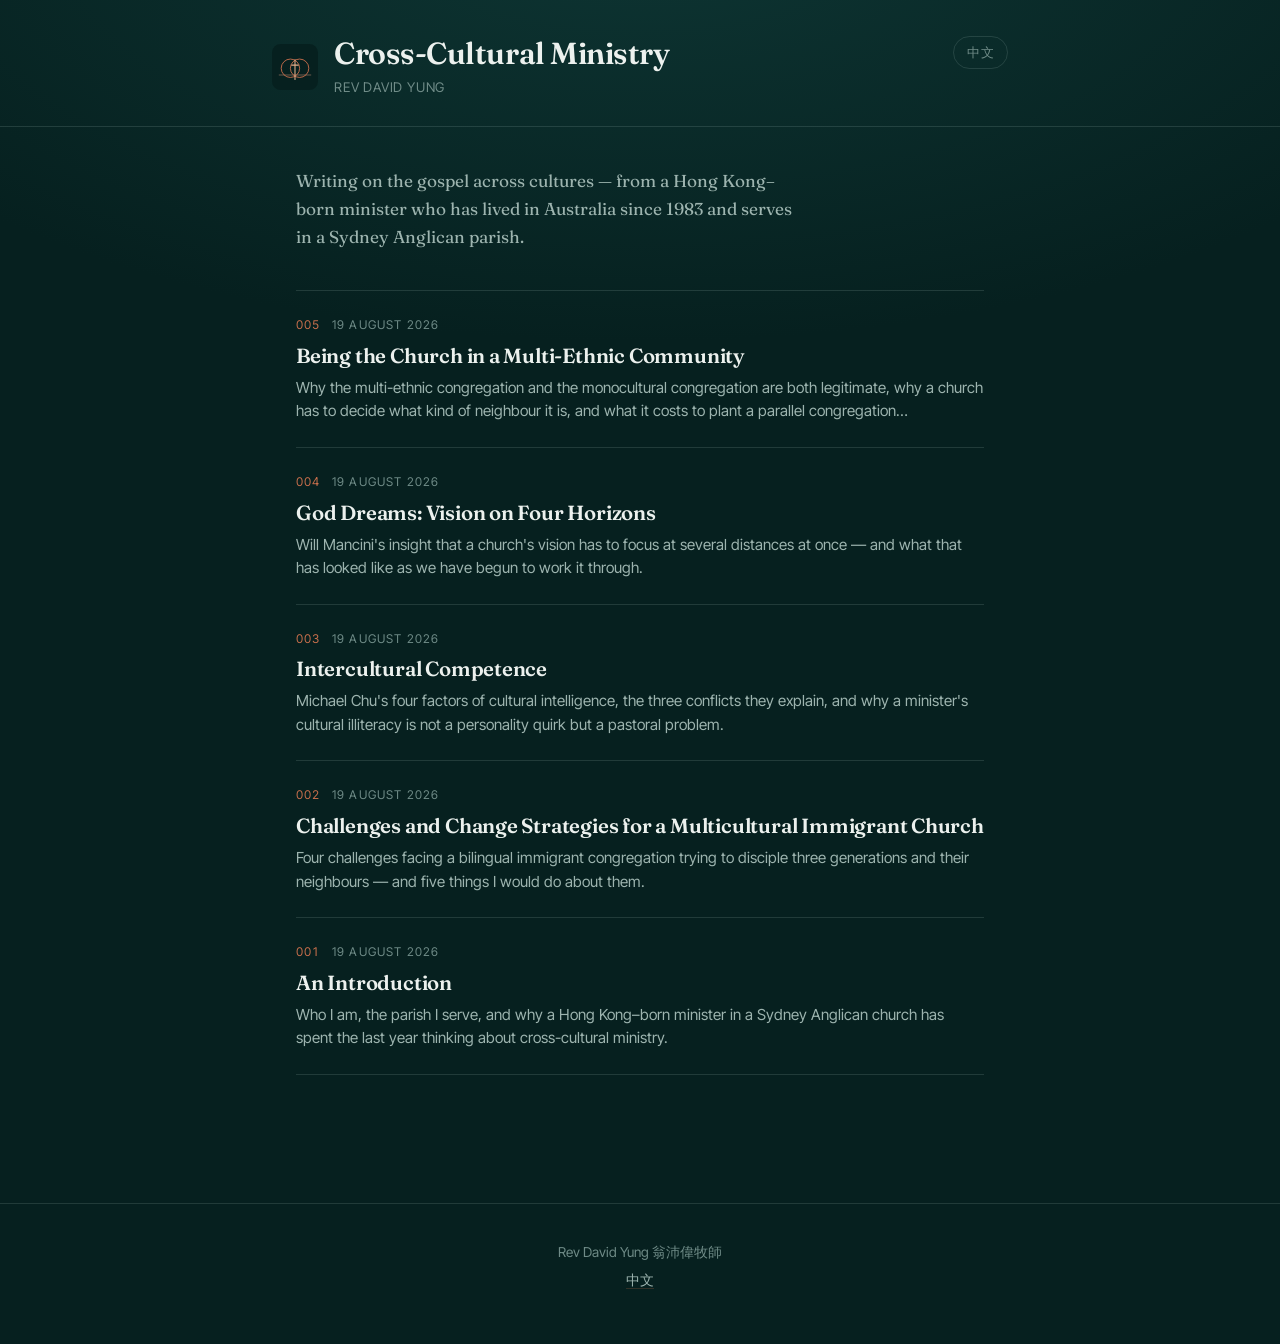
==== index.html @ cae96b10 "Initial commit" ====
<!DOCTYPE html>
<html lang="en">
<head>
<meta charset="utf-8">
<meta name="viewport" content="width=device-width, initial-scale=1, viewport-fit=cover">
<title>Cross-Cultural Ministry — Rev David Yung</title>
<meta name="description" content="Essays on cross-cultural ministry by Rev David Yung 翁沛偉牧師 — a Hong Kong–born minister serving in a Sydney Anglican parish.">
<meta name="theme-color" content="#06201F">
<meta property="og:title" content="Cross-Cultural Ministry — Rev David Yung">
<meta property="og:description" content="Essays on cross-cultural ministry from a Hong Kong–born minister serving in a Sydney Anglican parish.">
<meta property="og:type" content="website">
<meta property="og:url" content="https://yungs.au/">
<meta property="og:image" content="https://yungs.au/icons/icon-512.png">
<link rel="canonical" href="https://yungs.au/">
<link rel="alternate" hreflang="en" href="https://yungs.au/">
<link rel="alternate" hreflang="zh" href="https://yungs.au/index-cn.html">
<link rel="icon" href="favicon.ico" sizes="any">
<link rel="icon" type="image/png" href="icons/icon-192.png">
<link rel="apple-touch-icon" href="icons/icon-180.png">
<link rel="manifest" href="manifest.webmanifest">
<meta name="apple-mobile-web-app-capable" content="yes">
<meta name="apple-mobile-web-app-status-bar-style" content="black-translucent">
<meta name="apple-mobile-web-app-title" content="Cross-Cultural">
<link rel="preconnect" href="https://fonts.googleapis.com">
<link rel="preconnect" href="https://fonts.gstatic.com" crossorigin>
<link href="https://fonts.googleapis.com/css2?family=Fraunces:opsz,wght@9..144,400;9..144,600&family=Inter+Tight:wght@400;500;600&display=swap" rel="stylesheet">
<link rel="stylesheet" href="style.css">
</head>
<body>

<header class="masthead">
  <div class="masthead-inner">
    <svg class="mark" viewBox="0 0 1024 1024" role="img" aria-label="Two overlapping circles with a cross standing in the overlap">
      <rect width="1024" height="1024" rx="190" fill="#06201F"/>
      <line x1="152" y1="690" x2="872" y2="690" stroke="#92705E" stroke-width="16"/>
      <circle cx="410" cy="540" r="205" fill="none" stroke="#C96F4C" stroke-width="20"/>
      <circle cx="614" cy="540" r="205" fill="none" stroke="#C96F4C" stroke-width="20"/>
      <path d="M512 352V792M438 470H586" stroke="#E8B08C" stroke-width="23" stroke-linecap="round"/>
    </svg>
    <div>
      <h1>Cross-Cultural Ministry</h1>
      <p class="byline">Rev David Yung</p>
    </div>
    <a class="langswitch" href="index-cn.html" hreflang="zh" lang="zh-Hant">中文</a>
  </div>
</header>

<main class="wrap">

  <p class="standfirst">
    Writing on the gospel across cultures — from a Hong Kong–born minister
    who has lived in Australia since 1983 and serves in a Sydney Anglican parish.
  </p>

  <ul class="posts" id="posts"></ul>

</main>

<footer class="footer">
  <div class="footer-inner">
    <p>Rev David Yung 翁沛偉牧師</p>
    <p><a href="index-cn.html" hreflang="zh" lang="zh-Hant">中文</a></p>
  </div>
</footer>

<script>
/* ---------------------------------------------------------------------
   POSTS — the browse list for the English site.
   add-post.py writes new entries in here. You can also edit by hand:
   keep the newest first, and keep the shape of each entry the same.
   --------------------------------------------------------------------- */
const POSTS = [
  {
    n: 5,
    date: "2026-08-19",
    slug: "005-being-the-church-multi-ethnic.html",
    title: "Being the Church in a Multi-Ethnic Community",
    blurb: "Why the multi-ethnic congregation and the monocultural congregation are both legitimate, why a church has to decide what kind of neighbour it is, and what it costs to plant a parallel congregation…"
  },
  {
    n: 4,
    date: "2026-08-19",
    slug: "004-god-dreams.html",
    title: "God Dreams: Vision on Four Horizons",
    blurb: "Will Mancini's insight that a church's vision has to focus at several distances at once — and what that has looked like as we have begun to work it through."
  },
  {
    n: 3,
    date: "2026-08-19",
    slug: "003-intercultural-competence.html",
    title: "Intercultural Competence",
    blurb: "Michael Chu's four factors of cultural intelligence, the three conflicts they explain, and why a minister's cultural illiteracy is not a personality quirk but a pastoral problem."
  },
  {
    n: 2,
    date: "2026-08-19",
    slug: "002-challenges-and-change-strategies.html",
    title: "Challenges and Change Strategies for a Multicultural Immigrant Church",
    blurb: "Four challenges facing a bilingual immigrant congregation trying to disciple three generations and their neighbours — and five things I would do about them."
  },
  {
    n: 1,
    date: "2026-08-19",
    slug: "001-an-introduction.html",
    title: "An Introduction",
    blurb: "Who I am, the parish I serve, and why a Hong Kong–born minister in a Sydney Anglican church has spent the last year thinking about cross-cultural ministry."
  }
];
/* --------------------------------------------------------------- end POSTS */

const MONTHS = ["January","February","March","April","May","June",
                "July","August","September","October","November","December"];

function prettyDate(iso) {
  const [y, m, d] = iso.split("-").map(Number);
  if (!y || !m || !d) return iso;
  return d + " " + MONTHS[m - 1] + " " + y;
}

const list = document.getElementById("posts");

if (!POSTS.length) {
  list.outerHTML = '<div class="empty">No essays yet.</div>';
} else {
  // newest first, whatever order the entries happen to sit in
  const ordered = POSTS.slice().sort((a, b) => (b.n || 0) - (a.n || 0));
  list.innerHTML = ordered.map(p => `
    <li>
      <a href="${p.slug}">
        <div class="post-meta">
          <span class="num">${String(p.n).padStart(3, "0")}</span>
          <span>${prettyDate(p.date)}</span>
        </div>
        <h2 class="post-title">${p.title}</h2>
        ${p.blurb ? `<p class="post-blurb">${p.blurb}</p>` : ""}
      </a>
    </li>`).join("");
}
</script>

</body>
</html>
---- style.css ----
/* ---------------------------------------------------------------
   Cross-Cultural Ministry — yungs.au
   Rev David Yung 翁沛偉牧師
   Shared stylesheet. Every page links to this one file, so a change
   here changes the whole site.
   --------------------------------------------------------------- */

:root {
  /* Ground — deep teal ink */
  --ink:         #06201F;
  --ink-raised:  #0B2C2B;
  --ink-edge:    #14403D;

  /* Accent — terracotta */
  --clay:        #C96F4C;
  --clay-soft:   #E0906C;
  --clay-dim:    rgba(201, 111, 76, 0.22);

  /* Type */
  --text:        #ECF1EE;
  --text-muted:  #9DB4AF;
  --text-faint:  #6F8B87;

  --rule:        rgba(157, 180, 175, 0.18);

  --display: "Fraunces", Georgia, "Songti SC", "Noto Serif SC", serif;
  --body:    "Inter Tight", -apple-system, BlinkMacSystemFont, "Segoe UI",
             "PingFang SC", "Noto Sans SC", "Microsoft YaHei", sans-serif;

  --measure: 36rem;   /* essay measure — narrow, for long reading */
  --pad:     1.5rem;
}

*, *::before, *::after { box-sizing: border-box; }

html { -webkit-text-size-adjust: 100%; }

body {
  margin: 0;
  background: var(--ink);
  background-image:
    radial-gradient(120% 80% at 50% -10%, #0E3634 0%, rgba(6,32,31,0) 60%);
  background-attachment: fixed;
  color: var(--text);
  font-family: var(--body);
  font-size: 18px;
  line-height: 1.7;
  -webkit-font-smoothing: antialiased;
  text-rendering: optimizeLegibility;
}

a { color: var(--clay-soft); text-decoration-color: var(--clay-dim); text-underline-offset: 3px; }
a:hover { color: var(--clay); }

/* ---------------------------------------------------------- masthead */

.masthead {
  border-bottom: 1px solid var(--rule);
  padding: 2.25rem var(--pad) 1.75rem;
}
.masthead-inner {
  max-width: 46rem;
  margin: 0 auto;
  display: flex;
  align-items: center;
  gap: 1rem;
}
.mark { width: 46px; height: 46px; flex: 0 0 auto; display: block; }
.masthead h1 {
  font-family: var(--display);
  font-weight: 600;
  font-size: clamp(1.35rem, 1.05rem + 1.3vw, 1.9rem);
  line-height: 1.15;
  letter-spacing: -0.015em;
  margin: 0;
}
.masthead .byline {
  margin: 0.3rem 0 0;
  font-size: 0.83rem;
  letter-spacing: 0.06em;
  text-transform: uppercase;
  color: var(--text-faint);
}
.masthead .byline.cjk { text-transform: none; letter-spacing: 0.08em; }

.langswitch {
  margin-left: auto;
  font-size: 0.8rem;
  letter-spacing: 0.05em;
  color: var(--text-faint);
  text-decoration: none;
  border: 1px solid var(--rule);
  border-radius: 999px;
  padding: 0.3rem 0.8rem;
  white-space: nowrap;
  align-self: flex-start;
}
.langswitch:hover { color: var(--clay-soft); border-color: var(--clay-dim); }

/* ------------------------------------------------------------- shell */

.wrap { max-width: 46rem; margin: 0 auto; padding: 2.5rem var(--pad) 4rem; }
.wrap.narrow { max-width: calc(var(--measure) + 2 * var(--pad)); }

.standfirst {
  font-family: var(--display);
  font-size: 1.08rem;
  line-height: 1.6;
  color: var(--text-muted);
  margin: 0 0 2.5rem;
  max-width: 32rem;
}

/* -------------------------------------------------------- post list */

.posts { list-style: none; margin: 0; padding: 0; }

.posts li { border-top: 1px solid var(--rule); }
.posts li:last-child { border-bottom: 1px solid var(--rule); }

.posts a {
  display: block;
  padding: 1.5rem 0;
  text-decoration: none;
  color: inherit;
}
.posts a:hover .post-title { color: var(--clay-soft); }

.post-meta {
  font-size: 0.75rem;
  letter-spacing: 0.1em;
  text-transform: uppercase;
  color: var(--text-faint);
  display: flex;
  gap: 0.7rem;
  align-items: baseline;
  flex-wrap: wrap;
}
.post-meta .num { color: var(--clay); font-variant-numeric: tabular-nums; }
.post-meta.cjk { text-transform: none; letter-spacing: 0.06em; }

.post-title {
  font-family: var(--display);
  font-weight: 600;
  font-size: 1.28rem;
  line-height: 1.3;
  letter-spacing: -0.01em;
  margin: 0.45rem 0 0.4rem;
  transition: color 0.15s ease;
}
.post-blurb { margin: 0; color: var(--text-muted); font-size: 0.95rem; line-height: 1.55; }

.empty {
  border: 1px dashed var(--rule);
  border-radius: 10px;
  padding: 2rem;
  color: var(--text-faint);
  text-align: center;
}

/* ------------------------------------------------------------ essay */

.essay-head { margin: 0 0 2.5rem; }
.essay-head .post-meta { margin-bottom: 0.8rem; }
.essay-head h1 {
  font-family: var(--display);
  font-weight: 600;
  font-size: clamp(1.75rem, 1.3rem + 2vw, 2.5rem);
  line-height: 1.18;
  letter-spacing: -0.02em;
  margin: 0;
}

.summary {
  border-left: 2px solid var(--clay);
  background: var(--ink-raised);
  border-radius: 0 8px 8px 0;
  padding: 1.1rem 1.3rem;
  margin: 1.8rem 0 0;
  color: var(--text-muted);
  font-size: 0.97rem;
  line-height: 1.6;
}
.summary .label {
  display: block;
  font-size: 0.68rem;
  letter-spacing: 0.16em;
  text-transform: uppercase;
  color: var(--clay);
  margin-bottom: 0.45rem;
}
.summary .label.cjk { text-transform: none; letter-spacing: 0.12em; }

.essay {
  font-size: 1.12rem;
  line-height: 1.95;             /* looser than the study sheets */
  max-width: var(--measure);
}
.essay p { margin: 0 0 1.5rem; }
.essay > p:first-of-type::first-line { letter-spacing: 0.005em; }

.essay h2 {
  font-family: var(--display);
  font-weight: 600;
  font-size: 1.3rem;
  line-height: 1.3;
  letter-spacing: -0.01em;
  margin: 3rem 0 1.1rem;
  padding-top: 0.4rem;
  border-top: 1px solid var(--rule);
  color: var(--text);
}
.essay h3 {
  font-family: var(--body);
  font-weight: 600;
  font-size: 0.8rem;
  letter-spacing: 0.13em;
  text-transform: uppercase;
  color: var(--clay);
  margin: 2.2rem 0 0.8rem;
}
.essay h3.cjk { text-transform: none; letter-spacing: 0.1em; font-size: 0.95rem; }

.essay blockquote {
  margin: 2rem 0;
  padding: 0 0 0 1.4rem;
  border-left: 2px solid var(--clay-dim);
  font-family: var(--display);
  font-size: 1.1rem;
  line-height: 1.65;
  color: var(--text-muted);
}
.essay blockquote p:last-child { margin-bottom: 0; }

.essay ul, .essay ol { margin: 0 0 1.5rem; padding-left: 1.3rem; }
.essay li { margin-bottom: 0.6rem; }
.essay li::marker { color: var(--clay); }

.essay strong { color: #FFF; font-weight: 600; }
.essay em { font-style: italic; }

.essay hr { border: 0; border-top: 1px solid var(--rule); margin: 3rem 0; }

.essay table {
  width: 100%;
  border-collapse: collapse;
  margin: 0 0 1.8rem;
  font-size: 0.95rem;
}
.essay th, .essay td {
  border: 1px solid var(--rule);
  padding: 0.6rem 0.75rem;
  text-align: left;
  vertical-align: top;
}
.essay th { background: var(--ink-raised); font-weight: 600; }

/* ----------------------------------------------------------- footer */

.footer {
  border-top: 1px solid var(--rule);
  margin-top: 4rem;
  padding: 2rem var(--pad) 3rem;
  color: var(--text-faint);
  font-size: 0.85rem;
  text-align: center;
}
.footer-inner { max-width: 46rem; margin: 0 auto; }
.footer p { margin: 0.3rem 0; }
.footer a { color: var(--text-muted); }

.backlink {
  display: inline-block;
  margin-bottom: 2rem;
  font-size: 0.8rem;
  letter-spacing: 0.08em;
  text-transform: uppercase;
  text-decoration: none;
  color: var(--text-faint);
}
.backlink:hover { color: var(--clay-soft); }
.backlink.cjk { text-transform: none; letter-spacing: 0.06em; }

/* Chinese text wants a little more room between lines */
html[lang^="zh"] body { line-height: 1.8; }
html[lang^="zh"] .essay { line-height: 2.0; font-size: 1.05rem; }

@media (max-width: 480px) {
  body { font-size: 16px; }
  .masthead { padding-top: 1.75rem; }
  .mark { width: 38px; height: 38px; }
}

@media print {
  body { background: #fff; color: #000; }
  .masthead, .footer, .backlink, .langswitch { display: none; }
  .essay { max-width: none; }
}

/* ----------------------------------------------------------- figures */

.essay figure {
  margin: 2.5rem 0;
  padding: 0;
}
.essay figure img,
.essay figure svg {
  display: block;
  width: 100%;
  height: auto;
  border: 1px solid var(--rule);
  border-radius: 8px;
  background: var(--ink-raised);
}
.essay figcaption {
  margin-top: 0.7rem;
  font-size: 0.85rem;
  line-height: 1.5;
  color: var(--text-faint);
}
.essay figcaption .fig-label {
  color: var(--clay);
  letter-spacing: 0.08em;
  text-transform: uppercase;
  font-size: 0.72rem;
  margin-right: 0.5rem;
}

/* Figures may run wider than the reading measure */
.essay figure.wide {
  width: min(46rem, calc(100vw - 2 * var(--pad)));
  margin-left: calc((var(--measure) - min(46rem, 100vw - 2 * var(--pad))) / 2);
}
@media (max-width: 46rem) {
  .essay figure.wide { width: 100%; margin-left: 0; }
}

/* ----------------------------------------------------------- sources */

.essay h2.sources-head { font-size: 1.05rem; }

.essay .sources {
  list-style: none;
  padding: 0;
  margin: 0 0 1.5rem;
  font-size: 0.92rem;
  line-height: 1.6;
  color: var(--text-muted);
}
.essay .sources li {
  padding-left: 1.4rem;
  text-indent: -1.4rem;   /* hanging indent, as a reference list wants */
  margin-bottom: 0.8rem;
}
.essay .sources li::marker { content: ""; }

/* ------------------------------------------------------------- video */

.videoslot {
  margin: 0 0 2.5rem;
  border: 1px solid var(--rule);
  border-radius: 10px;
  overflow: hidden;
  background: var(--ink-raised);
}
.videoslot video { display: block; width: 100%; height: auto; background: #000; }
.videoslot .placeholder {
  padding: 3rem 1.5rem;
  text-align: center;
  color: var(--text-faint);
  font-size: 0.9rem;
  line-height: 1.6;
}
.videoslot .placeholder svg { width: 54px; height: 54px; margin-bottom: 1rem; opacity: 0.75; }
.videoslot .placeholder code {
  color: var(--clay-soft);
  font-size: 0.85em;
  background: rgba(201, 111, 76, 0.10);
  padding: 0.15em 0.4em;
  border-radius: 4px;
}

/* ------------------------------------------------------- editor note */

.note {
  border: 1px solid var(--rule);
  border-radius: 8px;
  padding: 1rem 1.2rem;
  margin: 0 0 2.5rem;
  font-size: 0.88rem;
  line-height: 1.6;
  color: var(--text-faint);
}
.note strong { color: var(--text-muted); }

/* --------------------------------------------------- embedded video */

.essay figure.ytwrap { margin: 0 0 2.5rem; }

.yt {
  position: relative;
  aspect-ratio: 16 / 9;
  border: 1px solid var(--rule);
  border-radius: 10px;
  overflow: hidden;
  background: #000;
}
.essay .yt iframe,
.yt iframe { position: absolute; inset: 0; width: 100%; height: 100%; border: 0; }

.yt-cover {
  display: block;
  width: 100%;
  height: 100%;
  padding: 0;
  border: 0;
  background: none;
  cursor: pointer;
  position: relative;
}
.essay .yt-cover img,
.yt-cover img {
  width: 100%;
  height: 100%;
  /* the 4:3 thumbnail is cropped to 16:9, which removes YouTube's bars */
  object-fit: cover;
  display: block;
  border: 0;
  border-radius: 0;
  opacity: 0.82;
  transition: opacity 0.2s ease, transform 0.4s ease;
}
.essay .yt-cover:hover img,
.essay .yt-cover:focus-visible img,
.yt-cover:hover img,
.yt-cover:focus-visible img { opacity: 1; transform: scale(1.015); }

.yt-play {
  position: absolute;
  top: 50%; left: 50%;
  transform: translate(-50%, -50%);
  width: 78px;
  pointer-events: none;
}
.yt-play svg { width: 100%; height: auto; display: block; filter: drop-shadow(0 3px 10px rgba(0,0,0,.5)); }
.yt-cover:hover .yt-play svg { filter: drop-shadow(0 3px 14px rgba(0,0,0,.7)); }
.yt-cover:focus-visible { outline: 2px solid var(--clay-soft); outline-offset: 3px; }
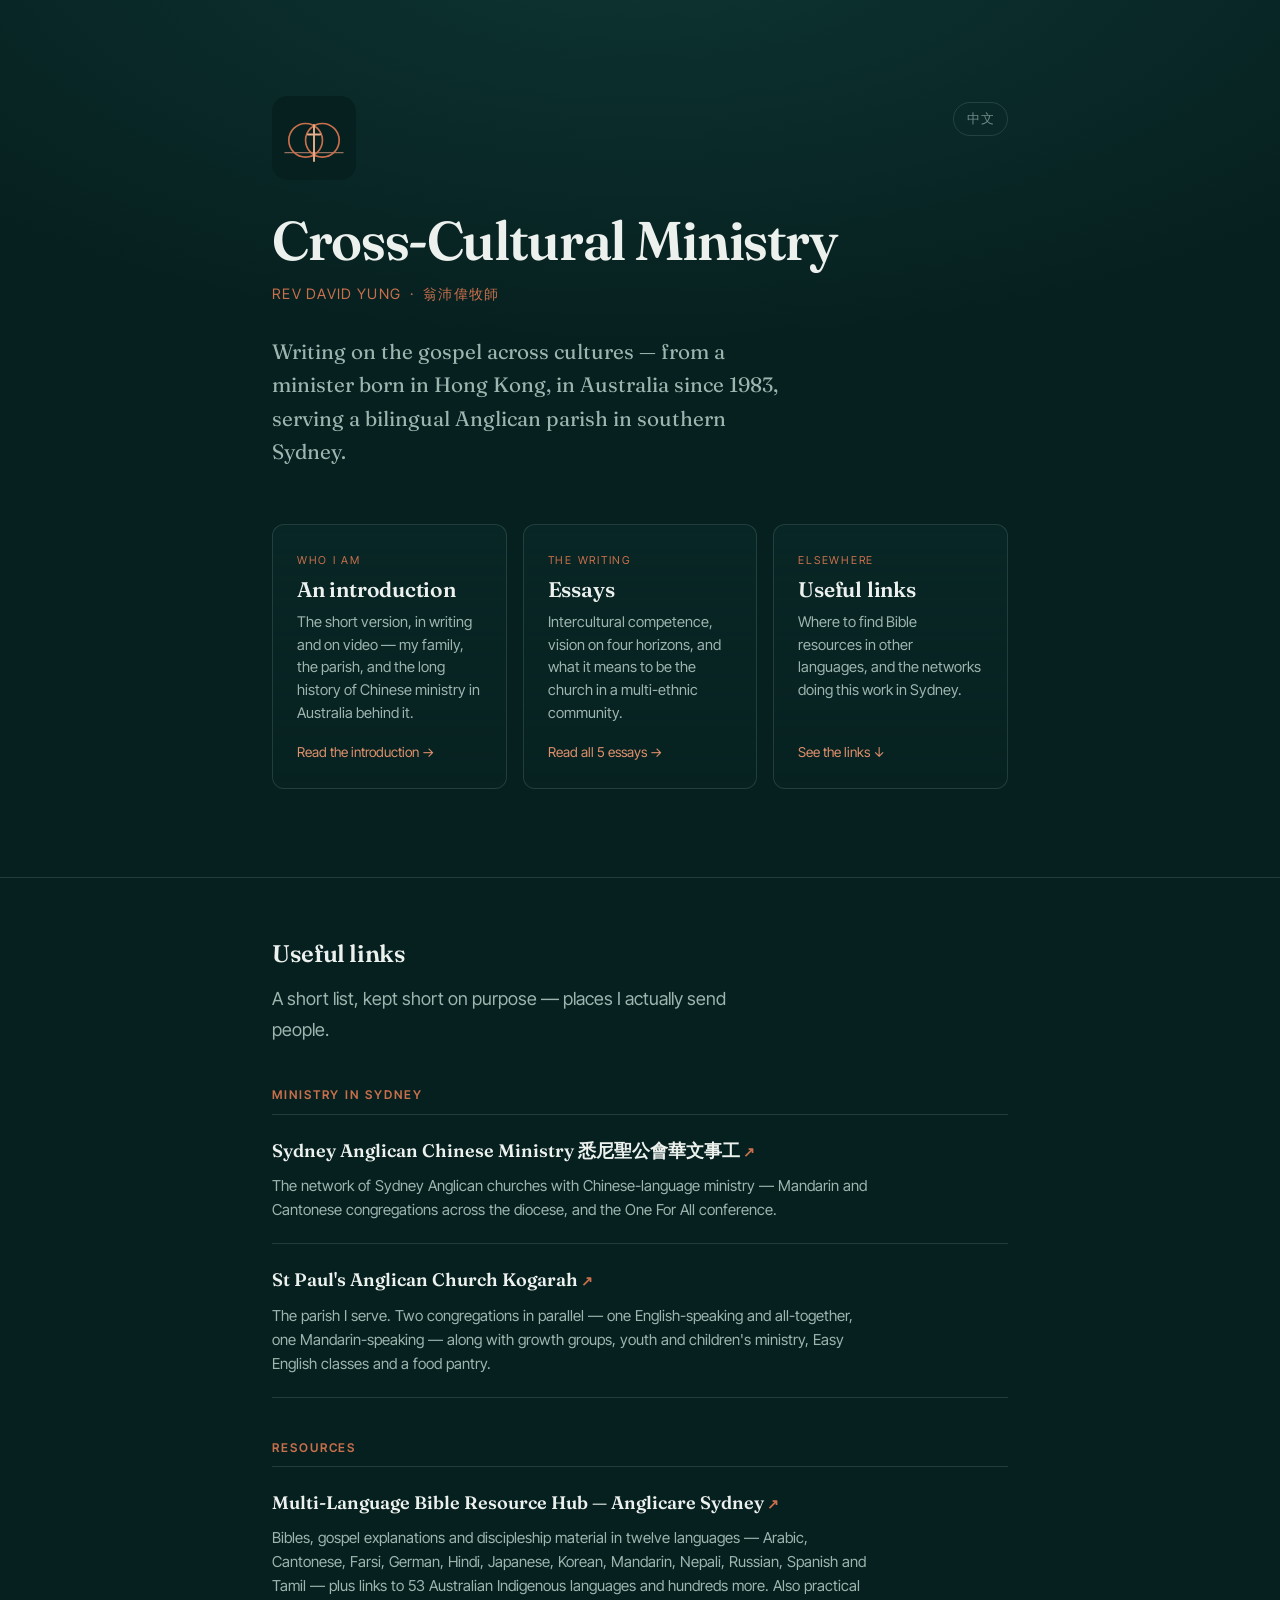
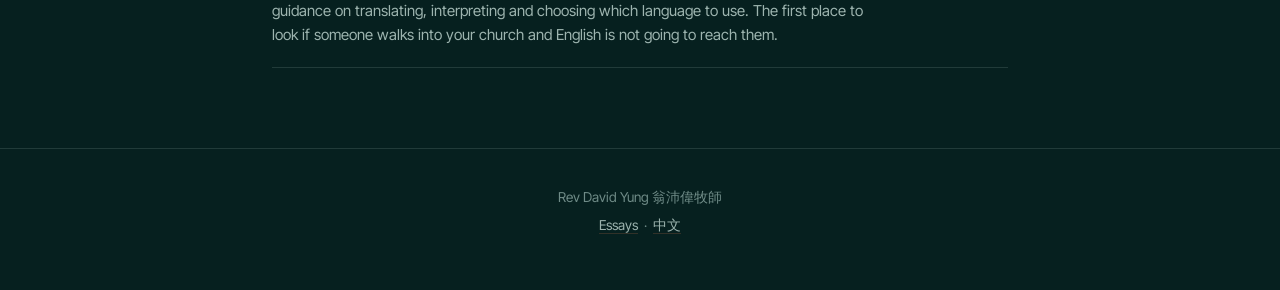
==== commit 243e7390: "Update to yungs.au setting" ====
--- a/index.html
+++ b/index.html
@@ -4,10 +4,10 @@
 <meta charset="utf-8">
 <meta name="viewport" content="width=device-width, initial-scale=1, viewport-fit=cover">
 <title>Cross-Cultural Ministry — Rev David Yung</title>
-<meta name="description" content="Essays on cross-cultural ministry by Rev David Yung 翁沛偉牧師 — a Hong Kong–born minister serving in a Sydney Anglican parish.">
+<meta name="description" content="Rev David Yung 翁沛偉牧師 — essays on cross-cultural ministry from a Hong Kong–born minister serving at St Paul's Anglican Church Kogarah, in southern Sydney.">
 <meta name="theme-color" content="#06201F">
 <meta property="og:title" content="Cross-Cultural Ministry — Rev David Yung">
-<meta property="og:description" content="Essays on cross-cultural ministry from a Hong Kong–born minister serving in a Sydney Anglican parish.">
+<meta property="og:description" content="Essays on the gospel across cultures, from a Hong Kong–born minister in a bilingual Sydney Anglican parish.">
 <meta property="og:type" content="website">
 <meta property="og:url" content="https://yungs.au/">
 <meta property="og:image" content="https://yungs.au/icons/icon-512.png">
@@ -28,114 +28,107 @@
 </head>
 <body>
 
-<header class="masthead">
-  <div class="masthead-inner">
-    <svg class="mark" viewBox="0 0 1024 1024" role="img" aria-label="Two overlapping circles with a cross standing in the overlap">
+<main class="hero">
+  <div class="hero-inner">
+
+    <svg class="hero-mark" viewBox="0 0 1024 1024" role="img" aria-label="Two overlapping circles with a cross standing in the overlap, on a horizon">
       <rect width="1024" height="1024" rx="190" fill="#06201F"/>
       <line x1="152" y1="690" x2="872" y2="690" stroke="#92705E" stroke-width="16"/>
       <circle cx="410" cy="540" r="205" fill="none" stroke="#C96F4C" stroke-width="20"/>
       <circle cx="614" cy="540" r="205" fill="none" stroke="#C96F4C" stroke-width="20"/>
       <path d="M512 352V792M438 470H586" stroke="#E8B08C" stroke-width="23" stroke-linecap="round"/>
     </svg>
-    <div>
-      <h1>Cross-Cultural Ministry</h1>
-      <p class="byline">Rev David Yung</p>
-    </div>
-    <a class="langswitch" href="index-cn.html" hreflang="zh" lang="zh-Hant">中文</a>
+
+    <a class="langswitch hero-lang" href="index-cn.html" hreflang="zh" lang="zh-Hant">中文</a>
+
+    <h1 class="hero-title">Cross-Cultural Ministry</h1>
+    <p class="hero-byline">Rev David Yung &nbsp;·&nbsp; <span lang="zh-Hant">翁沛偉牧師</span></p>
+
+    <p class="hero-standfirst">
+      Writing on the gospel across cultures — from a minister born in Hong Kong,
+      in Australia since 1983, serving a bilingual Anglican parish in southern Sydney.
+    </p>
+
+    <nav class="doors" aria-label="Main">
+
+      <a class="door" href="001-an-introduction.html">
+        <span class="door-eyebrow">Who I am</span>
+        <span class="door-title">An introduction</span>
+        <span class="door-blurb">The short version, in writing and on video — my family, the parish, and the long history of Chinese ministry in Australia behind it.</span>
+        <span class="door-go">Read the introduction &rarr;</span>
+      </a>
+
+      <a class="door" href="essays.html">
+        <span class="door-eyebrow">The writing</span>
+        <span class="door-title">Essays</span>
+        <span class="door-blurb">Intercultural competence, vision on four horizons, and what it means to be the church in a multi-ethnic community.</span>
+        <span class="door-go"><span id="essay-count">Browse the essays</span> &rarr;</span>
+      </a>
+
+      <a class="door" href="#links">
+        <span class="door-eyebrow">Elsewhere</span>
+        <span class="door-title">Useful links</span>
+        <span class="door-blurb">Where to find Bible resources in other languages, and the networks doing this work in Sydney.</span>
+        <span class="door-go">See the links &darr;</span>
+      </a>
+
+    </nav>
+
   </div>
-</header>
+</main>
 
-<main class="wrap">
+<section class="links" id="links">
+  <div class="links-inner">
 
-  <p class="standfirst">
-    Writing on the gospel across cultures — from a Hong Kong–born minister
-    who has lived in Australia since 1983 and serves in a Sydney Anglican parish.
-  </p>
+    <h2 class="section-title">Useful links</h2>
+    <p class="links-intro">
+      A short list, kept short on purpose — places I actually send people.
+    </p>
 
-  <ul class="posts" id="posts"></ul>
+    <h3 class="links-group">Ministry in Sydney</h3>
+    <ul class="linklist">
+      <li>
+        <a href="https://www.sydacm.com.au" rel="noopener">Sydney Anglican Chinese Ministry <span lang="zh-Hant">悉尼聖公會華文事工</span></a>
+        <p>The network of Sydney Anglican churches with Chinese-language ministry — Mandarin and Cantonese congregations across the diocese, and the One For All conference.</p>
+      </li>
+      <li>
+        <a href="https://www.stpaulskogarah.com" rel="noopener">St Paul's Anglican Church Kogarah</a>
+        <p>The parish I serve. Two congregations in parallel — one English-speaking and all-together, one Mandarin-speaking — along with growth groups, youth and children's ministry, Easy English classes and a food pantry.</p>
+      </li>
+    </ul>
 
-</main>
+    <h3 class="links-group">Resources</h3>
+    <ul class="linklist">
+      <li>
+        <a href="https://www.anglicare.org.au/church-partnerships/multi-language-bible-resource-hub/" rel="noopener">Multi-Language Bible Resource Hub — Anglicare Sydney</a>
+        <p>Bibles, gospel explanations and discipleship material in twelve languages — Arabic, Cantonese, Farsi, German, Hindi, Japanese, Korean, Mandarin, Nepali, Russian, Spanish and Tamil — plus links to 53 Australian Indigenous languages and hundreds more. Also practical guidance on translating, interpreting and choosing which language to use. The first place to look if someone walks into your church and English is not going to reach them.</p>
+      </li>
+    </ul>
+
+  </div>
+</section>
 
 <footer class="footer">
   <div class="footer-inner">
-    <p>Rev David Yung 翁沛偉牧師</p>
-    <p><a href="index-cn.html" hreflang="zh" lang="zh-Hant">中文</a></p>
+    <p>Rev David Yung <span lang="zh-Hant">翁沛偉牧師</span></p>
+    <p><a href="essays.html">Essays</a> &nbsp;·&nbsp; <a href="index-cn.html" hreflang="zh" lang="zh-Hant">中文</a></p>
   </div>
 </footer>
 
 <script>
-/* ---------------------------------------------------------------------
-   POSTS — the browse list for the English site.
-   add-post.py writes new entries in here. You can also edit by hand:
-   keep the newest first, and keep the shape of each entry the same.
-   --------------------------------------------------------------------- */
-const POSTS = [
-  {
-    n: 5,
-    date: "2026-08-19",
-    slug: "005-being-the-church-multi-ethnic.html",
-    title: "Being the Church in a Multi-Ethnic Community",
-    blurb: "Why the multi-ethnic congregation and the monocultural congregation are both legitimate, why a church has to decide what kind of neighbour it is, and what it costs to plant a parallel congregation…"
-  },
-  {
-    n: 4,
-    date: "2026-08-19",
-    slug: "004-god-dreams.html",
-    title: "God Dreams: Vision on Four Horizons",
-    blurb: "Will Mancini's insight that a church's vision has to focus at several distances at once — and what that has looked like as we have begun to work it through."
-  },
-  {
-    n: 3,
-    date: "2026-08-19",
-    slug: "003-intercultural-competence.html",
-    title: "Intercultural Competence",
-    blurb: "Michael Chu's four factors of cultural intelligence, the three conflicts they explain, and why a minister's cultural illiteracy is not a personality quirk but a pastoral problem."
-  },
-  {
-    n: 2,
-    date: "2026-08-19",
-    slug: "002-challenges-and-change-strategies.html",
-    title: "Challenges and Change Strategies for a Multicultural Immigrant Church",
-    blurb: "Four challenges facing a bilingual immigrant congregation trying to disciple three generations and their neighbours — and five things I would do about them."
-  },
-  {
-    n: 1,
-    date: "2026-08-19",
-    slug: "001-an-introduction.html",
-    title: "An Introduction",
-    blurb: "Who I am, the parish I serve, and why a Hong Kong–born minister in a Sydney Anglican church has spent the last year thinking about cross-cultural ministry."
-  }
-];
-/* --------------------------------------------------------------- end POSTS */
-
-const MONTHS = ["January","February","March","April","May","June",
-                "July","August","September","October","November","December"];
-
-function prettyDate(iso) {
-  const [y, m, d] = iso.split("-").map(Number);
-  if (!y || !m || !d) return iso;
-  return d + " " + MONTHS[m - 1] + " " + y;
-}
-
-const list = document.getElementById("posts");
-
-if (!POSTS.length) {
-  list.outerHTML = '<div class="empty">No essays yet.</div>';
-} else {
-  // newest first, whatever order the entries happen to sit in
-  const ordered = POSTS.slice().sort((a, b) => (b.n || 0) - (a.n || 0));
-  list.innerHTML = ordered.map(p => `
-    <li>
-      <a href="${p.slug}">
-        <div class="post-meta">
-          <span class="num">${String(p.n).padStart(3, "0")}</span>
-          <span>${prettyDate(p.date)}</span>
-        </div>
-        <h2 class="post-title">${p.title}</h2>
-        ${p.blurb ? `<p class="post-blurb">${p.blurb}</p>` : ""}
-      </a>
-    </li>`).join("");
-}
+// Show the real number of essays on the door, read from the essays page.
+fetch("essays.html")
+  .then(r => r.ok ? r.text() : Promise.reject())
+  .then(t => {
+    const m = t.match(/const POSTS = \[([\s\S]*?)\n\];/);
+    if (!m) return;
+    const n = (m[1].match(/\bn:\s*\d+/g) || []).length;
+    if (n > 0) {
+      document.getElementById("essay-count").textContent =
+        n === 1 ? "Read the one essay" : "Read all " + n + " essays";
+    }
+  })
+  .catch(() => {});   // leave the default wording if anything goes wrong
 </script>
 
 </body>
--- a/style.css
+++ b/style.css
@@ -445,3 +445,154 @@
 .yt-play svg { width: 100%; height: auto; display: block; filter: drop-shadow(0 3px 10px rgba(0,0,0,.5)); }
 .yt-cover:hover .yt-play svg { filter: drop-shadow(0 3px 14px rgba(0,0,0,.7)); }
 .yt-cover:focus-visible { outline: 2px solid var(--clay-soft); outline-offset: 3px; }
+
+/* ============================================================== title page */
+
+.hero {
+  padding: clamp(3rem, 8vw, 6rem) var(--pad) 2rem;
+  position: relative;
+}
+.hero-inner { max-width: 46rem; margin: 0 auto; position: relative; }
+
+.hero-mark { width: 84px; height: 84px; display: block; margin-bottom: 2rem; }
+
+.hero-lang { position: absolute; top: 0.4rem; right: 0; margin-left: 0; }
+
+.hero-title {
+  font-family: var(--display);
+  font-weight: 600;
+  font-size: clamp(2.1rem, 1.4rem + 3.2vw, 3.4rem);
+  line-height: 1.08;
+  letter-spacing: -0.025em;
+  margin: 0 0 0.7rem;
+}
+.hero-byline {
+  margin: 0 0 1.8rem;
+  font-size: 0.9rem;
+  letter-spacing: 0.09em;
+  text-transform: uppercase;
+  color: var(--clay);
+}
+.hero-byline span[lang] { text-transform: none; letter-spacing: 0.1em; }
+
+.hero-standfirst {
+  font-family: var(--display);
+  font-size: clamp(1.08rem, 0.95rem + 0.5vw, 1.3rem);
+  line-height: 1.6;
+  color: var(--text-muted);
+  max-width: 32rem;
+  margin: 0 0 3.5rem;
+}
+
+/* ------------------------------------------------------------------ doors */
+
+.doors {
+  display: grid;
+  grid-template-columns: repeat(auto-fit, minmax(12.5rem, 1fr));
+  gap: 1rem;
+}
+
+.door {
+  display: flex;
+  flex-direction: column;
+  gap: 0.5rem;
+  padding: 1.6rem 1.5rem 1.5rem;
+  border: 1px solid var(--rule);
+  border-radius: 12px;
+  background: linear-gradient(180deg, rgba(11,44,43,0.55), rgba(11,44,43,0.15));
+  text-decoration: none;
+  color: inherit;
+  transition: border-color 0.18s ease, transform 0.18s ease, background 0.18s ease;
+}
+.door:hover, .door:focus-visible {
+  border-color: var(--clay-dim);
+  background: linear-gradient(180deg, rgba(20,64,61,0.7), rgba(11,44,43,0.25));
+  transform: translateY(-2px);
+}
+.door:focus-visible { outline: 2px solid var(--clay-soft); outline-offset: 3px; }
+
+.door-eyebrow {
+  font-size: 0.68rem;
+  letter-spacing: 0.16em;
+  text-transform: uppercase;
+  color: var(--clay);
+}
+.door-title {
+  font-family: var(--display);
+  font-weight: 600;
+  font-size: 1.32rem;
+  line-height: 1.2;
+  letter-spacing: -0.01em;
+}
+.door-blurb {
+  font-size: 0.92rem;
+  line-height: 1.55;
+  color: var(--text-muted);
+  flex: 1 1 auto;
+}
+.door-go {
+  margin-top: 0.5rem;
+  font-size: 0.85rem;
+  color: var(--clay-soft);
+}
+.door:hover .door-go { color: var(--clay); }
+
+/* ------------------------------------------------------------------ links */
+
+.section-title {
+  font-family: var(--display);
+  font-weight: 600;
+  font-size: 1.5rem;
+  letter-spacing: -0.015em;
+  margin: 0 0 0.6rem;
+}
+
+.links {
+  border-top: 1px solid var(--rule);
+  margin-top: 3.5rem;
+  padding: 3.5rem var(--pad) 1rem;
+  scroll-margin-top: 2rem;
+}
+.links-inner { max-width: 46rem; margin: 0 auto; }
+
+.links-intro { color: var(--text-muted); margin: 0 0 2.5rem; max-width: 30rem; }
+
+.links-group {
+  font-family: var(--body);
+  font-weight: 600;
+  font-size: 0.75rem;
+  letter-spacing: 0.16em;
+  text-transform: uppercase;
+  color: var(--clay);
+  margin: 2.5rem 0 0.5rem;
+}
+.links-group:first-of-type { margin-top: 0; }
+
+.linklist { list-style: none; margin: 0; padding: 0; }
+.linklist li { border-top: 1px solid var(--rule); padding: 1.3rem 0; }
+.linklist li:last-child { border-bottom: 1px solid var(--rule); }
+.linklist a {
+  font-family: var(--display);
+  font-size: 1.13rem;
+  font-weight: 600;
+  line-height: 1.3;
+  text-decoration: none;
+  color: var(--text);
+}
+.linklist a:hover { color: var(--clay-soft); text-decoration: underline; }
+.linklist a::after { content: " ↗"; font-size: 0.75em; color: var(--clay); }
+.linklist p {
+  margin: 0.5rem 0 0;
+  font-size: 0.94rem;
+  line-height: 1.6;
+  color: var(--text-muted);
+  max-width: 38rem;
+}
+
+/* essays page heading */
+.wrap > .section-title { margin-bottom: 0.8rem; }
+
+@media (max-width: 480px) {
+  .hero-mark { width: 66px; height: 66px; }
+  .doors { grid-template-columns: 1fr; }
+}
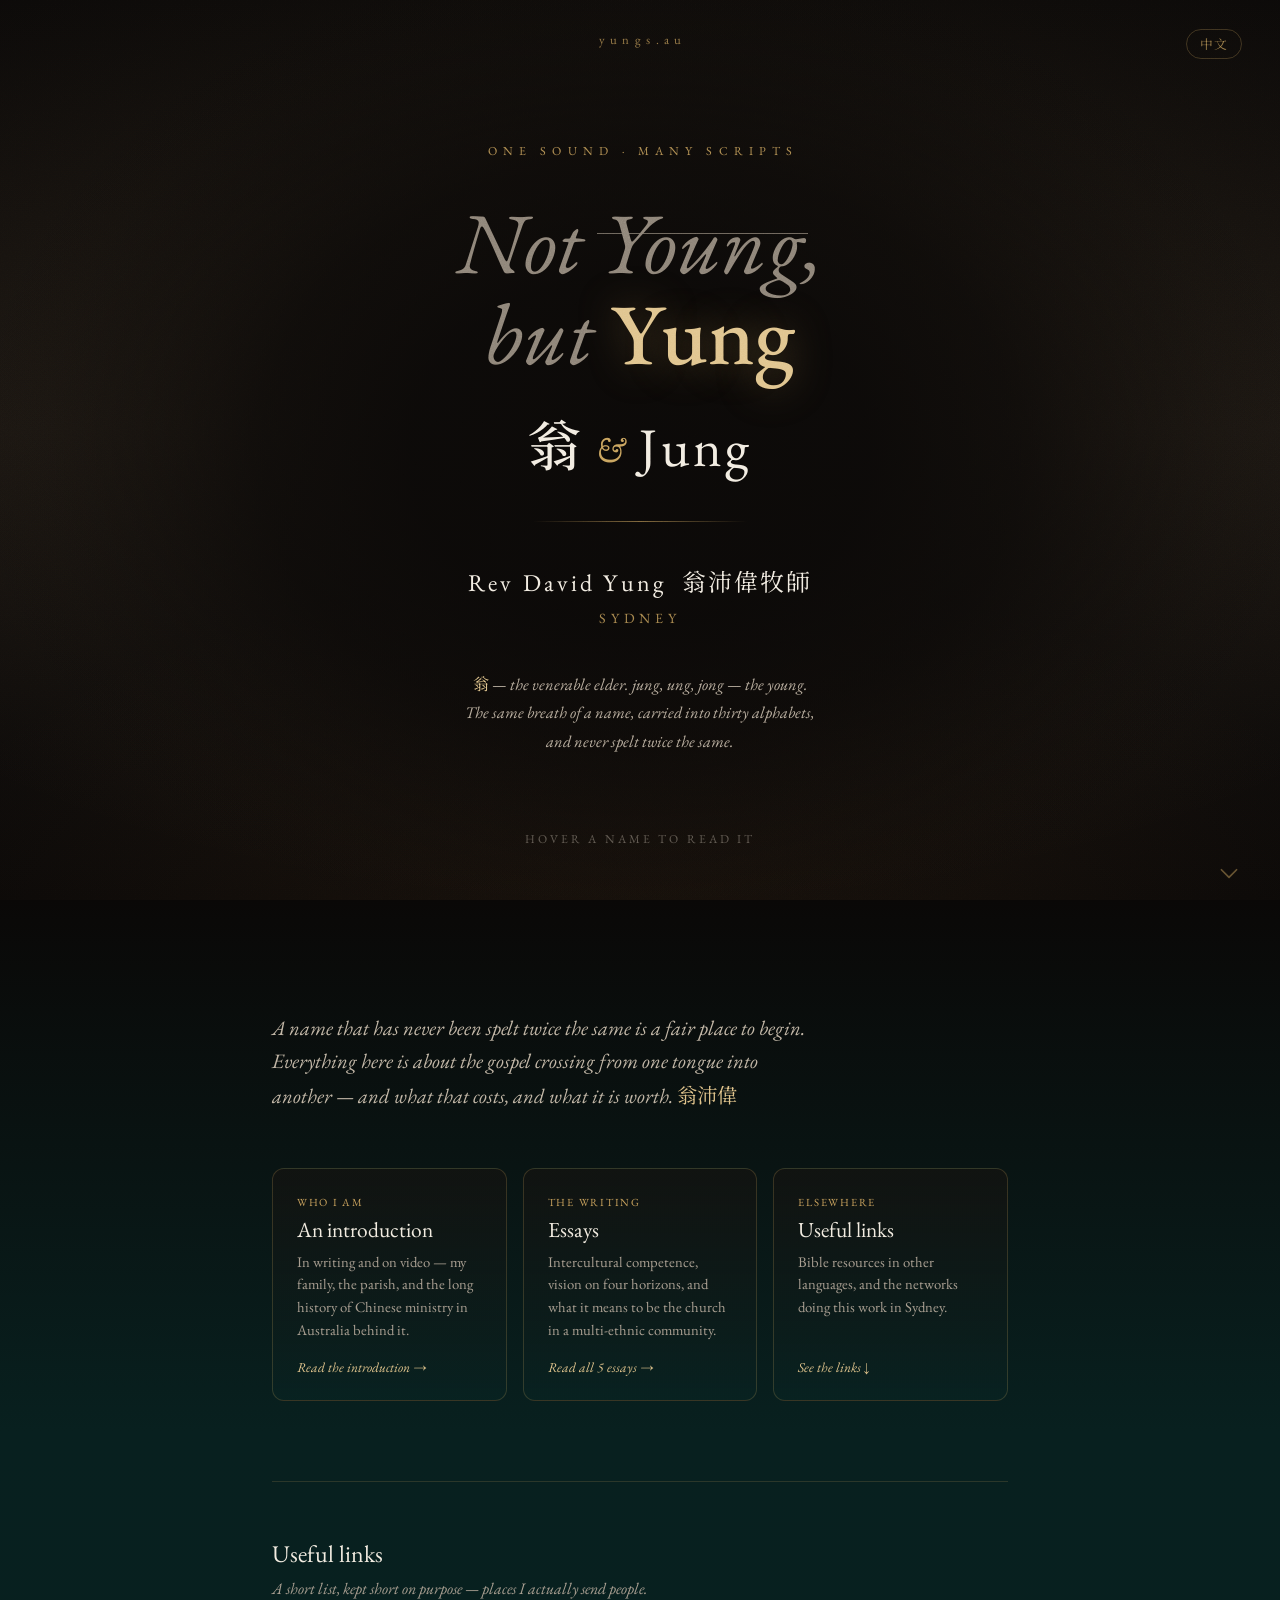
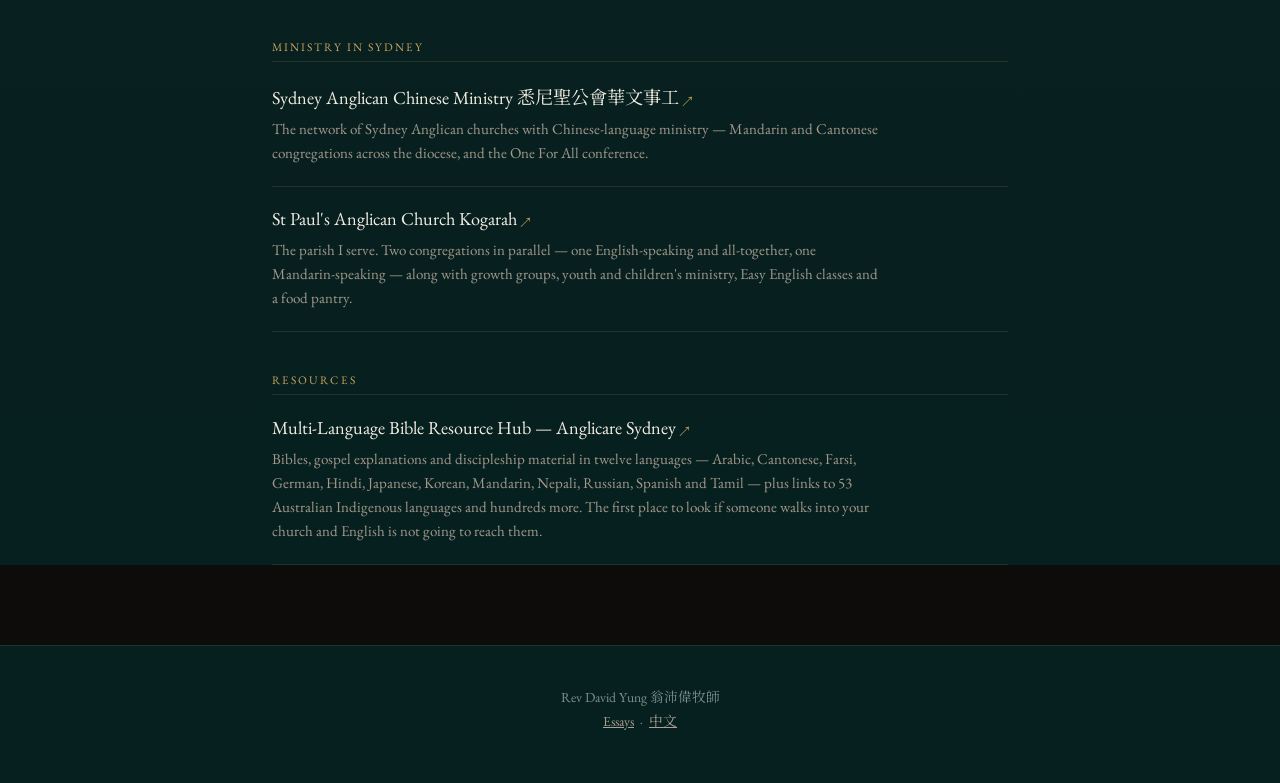
==== commit c98cf6a2: "With title page" ====
--- a/index.html
+++ b/index.html
@@ -2,12 +2,12 @@
 <html lang="en">
 <head>
 <meta charset="utf-8">
-<meta name="viewport" content="width=device-width, initial-scale=1, viewport-fit=cover">
-<title>Cross-Cultural Ministry — Rev David Yung</title>
-<meta name="description" content="Rev David Yung 翁沛偉牧師 — essays on cross-cultural ministry from a Hong Kong–born minister serving at St Paul's Anglican Church Kogarah, in southern Sydney.">
-<meta name="theme-color" content="#06201F">
-<meta property="og:title" content="Cross-Cultural Ministry — Rev David Yung">
-<meta property="og:description" content="Essays on the gospel across cultures, from a Hong Kong–born minister in a bilingual Sydney Anglican parish.">
+<meta name="viewport" content="width=device-width, initial-scale=1">
+<title>Not Young, but Yung — Rev David Yung 翁沛偉牧師</title>
+<meta name="description" content="One sound, many scripts. 翁 · Jung · Weng · Ong · Ông · 영 — the many writings of one name. Essays on cross-cultural ministry by Rev David Yung 翁沛偉牧師.">
+<meta name="theme-color" content="#0e0c0a">
+<meta property="og:title" content="Not Young, but Yung — Rev David Yung">
+<meta property="og:description" content="One sound, many scripts. Essays on the gospel across cultures.">
 <meta property="og:type" content="website">
 <meta property="og:url" content="https://yungs.au/">
 <meta property="og:image" content="https://yungs.au/icons/icon-512.png">
@@ -20,116 +20,666 @@
 <link rel="manifest" href="manifest.webmanifest">
 <meta name="apple-mobile-web-app-capable" content="yes">
 <meta name="apple-mobile-web-app-status-bar-style" content="black-translucent">
-<meta name="apple-mobile-web-app-title" content="Cross-Cultural">
+<meta name="apple-mobile-web-app-title" content="yungs.au">
 <link rel="preconnect" href="https://fonts.googleapis.com">
 <link rel="preconnect" href="https://fonts.gstatic.com" crossorigin>
-<link href="https://fonts.googleapis.com/css2?family=Fraunces:opsz,wght@9..144,400;9..144,600&family=Inter+Tight:wght@400;500;600&display=swap" rel="stylesheet">
-<link rel="stylesheet" href="style.css">
+<link href="https://fonts.googleapis.com/css2?family=EB+Garamond:ital,wght@0,400;0,500;0,600;1,400&family=Noto+Serif+TC:wght@300;500&display=swap" rel="stylesheet">
+<style>
+  :root{
+    --ink:#0e0c0a;
+    --ink-2:#171310;
+    --gold:#c9a35e;
+    --gold-soft:#e0c48d;
+    --paper:#f2ece1;
+    --teal:#06201F;   /* the ground the rest of the site stands on */
+    --muted:#8d8377;
+    --serif:'EB Garamond','Noto Serif TC','Songti SC','Noto Serif','Times New Roman',
+            'Noto Sans Hebrew','Noto Sans Arabic','Noto Sans Devanagari','Noto Sans Gurmukhi',
+            'Noto Sans Bengali','Noto Sans Tamil','Noto Sans Thai','Noto Sans Armenian',
+            'Noto Sans Georgian','Noto Sans Ethiopic','Noto Sans JP','Noto Sans KR',
+            'Apple SD Gothic Neo','Hiragino Sans',serif;
+  }
+
+  *{box-sizing:border-box;margin:0;padding:0}
+
+  html{scroll-behavior:smooth}
+
+  body{
+    min-height:100%;
+    background:var(--ink);
+    color:var(--paper);
+    font-family:var(--serif);
+    -webkit-font-smoothing:antialiased;
+  }
+  @media (prefers-reduced-motion:reduce){ html{scroll-behavior:auto} }
+
+  .stage{
+    position:relative;
+    width:100%;
+    min-height:100svh;
+    display:grid;
+    place-items:center;
+    isolation:isolate;
+    overflow:hidden;
+  }
+
+  /* ---------- atmosphere ---------- */
+  .stage::before{
+    content:"";
+    position:absolute;inset:0;z-index:0;
+    background:
+      radial-gradient(120% 90% at 50% 42%, rgba(201,163,94,.13) 0%, rgba(201,163,94,.04) 34%, transparent 66%),
+      radial-gradient(100% 70% at 50% 105%, rgba(120,80,40,.14) 0%, transparent 60%),
+      linear-gradient(180deg,#0b0908 0%, var(--ink-2) 48%, #0a0807 100%);
+  }
+  /* fine grain so the dark field isn't flat */
+  .stage::after{
+    content:"";
+    position:absolute;inset:0;z-index:6;pointer-events:none;
+    opacity:.4;mix-blend-mode:overlay;
+    background-image:url("data:image/svg+xml;utf8,<svg xmlns='http://www.w3.org/2000/svg' width='160' height='160'><filter id='n'><feTurbulence type='fractalNoise' baseFrequency='.85' numOctaves='3'/><feColorMatrix type='saturate' values='0'/></filter><rect width='160' height='160' filter='url(%23n)' opacity='.5'/></svg>");
+  }
+
+  /* ---------- the constellation of names ---------- */
+  #field{position:absolute;inset:0;z-index:1}
+
+  .name{
+    position:absolute;
+    transform:translate(-50%,-50%);
+    white-space:nowrap;
+    color:var(--gold-soft);
+    opacity:0;
+    line-height:1;
+    cursor:default;
+    user-select:none;
+    transition:color .5s ease, text-shadow .5s ease;
+    animation:breathe var(--dur,18s) ease-in-out var(--delay,0s) infinite;
+  }
+  .name:hover,.name:focus-visible{
+    color:#fff;
+    text-shadow:0 0 26px rgba(224,196,141,.65);
+    animation-play-state:paused;
+    opacity:.95 !important;
+    outline:none;
+  }
+
+  /* animation is paused while positions are measured */
+  #field.measuring .name{
+    animation:none !important;
+    opacity:1 !important;
+    transform:translate(-50%,-50%) !important;
+  }
+
+  @keyframes breathe{
+    0%   {opacity:0;              transform:translate(-50%,-50%) translateY(10px) scale(.985)}
+    18%  {opacity:var(--peak,.5); transform:translate(-50%,-50%) translateY(0)    scale(1)}
+    62%  {opacity:var(--peak,.5); transform:translate(-50%,-50%) translateY(-4px) scale(1.005)}
+    100% {opacity:0;              transform:translate(-50%,-50%) translateY(-12px) scale(.985)}
+  }
+
+  /* ---------- centre plate ---------- */
+  .plate{
+    position:relative;z-index:4;
+    text-align:center;
+    padding:clamp(2rem,6vw,4.5rem) clamp(1.25rem,7vw,5rem);
+    max-width:min(94vw,900px);
+  }
+  /* full-bleed soft scrim so the plate always reads clearly */
+  .scrim{
+    position:absolute;inset:-10%;z-index:3;pointer-events:none;
+    background:radial-gradient(ellipse 44% 48% at 50% 50%,
+      rgba(10,8,7,.97) 0%,
+      rgba(10,8,7,.93) 34%,
+      rgba(10,8,7,.74) 56%,
+      rgba(10,8,7,.36) 74%,
+      rgba(10,8,7,.10) 88%,
+      transparent 100%);
+  }
+
+  .eyebrow{
+    font-size:clamp(.62rem,1.5vw,.76rem);
+    letter-spacing:.5em;
+    text-transform:uppercase;
+    color:var(--gold);
+    opacity:.85;
+    margin-bottom:clamp(1.4rem,4vw,2.4rem);
+    padding-left:.5em;
+  }
+
+  h1{
+    font-weight:400;
+    font-size:clamp(2.3rem,8.2vw,5.4rem);
+    line-height:1.05;
+    letter-spacing:.005em;
+  }
+  h1 .not{ color:var(--muted); font-style:italic; }
+  h1 .young{
+    color:var(--muted);
+    position:relative;
+    font-style:italic;
+  }
+  h1 .young::after{
+    content:"";
+    position:absolute;left:-.04em;right:-.04em;top:.55em;
+    height:1px;background:currentColor;opacity:.75;
+  }
+  h1 .but{ color:var(--muted); font-style:italic; }
+  h1 .yung{
+    color:var(--gold-soft);
+    font-weight:500;
+    text-shadow:0 0 42px rgba(201,163,94,.35);
+  }
+
+  .amp{
+    margin-top:clamp(1.1rem,3.4vw,1.9rem);
+    font-size:clamp(1.9rem,6vw,3.4rem);
+    color:var(--paper);
+    letter-spacing:.06em;
+    line-height:1.2;
+  }
+  .amp .sym{ color:var(--gold); font-size:.62em; vertical-align:.12em; margin:0 .34em; font-style:italic; }
+  .amp .han{ font-family:'Noto Serif TC','Songti SC',var(--serif); font-weight:500; }
+
+  .rule{
+    width:min(320px,58%);
+    height:1px;
+    margin:clamp(1.5rem,4.5vw,2.6rem) auto;
+    background:linear-gradient(90deg,transparent,rgba(201,163,94,.6),transparent);
+  }
+
+  .name-line{
+    font-size:clamp(1.02rem,2.9vw,1.5rem);
+    letter-spacing:.13em;
+    color:var(--paper);
+  }
+  .name-line .han{
+    font-family:'Noto Serif TC','Songti SC',var(--serif);
+    letter-spacing:.08em;
+  }
+  .role{
+    margin-top:.7rem;
+    font-size:clamp(.72rem,1.9vw,.88rem);
+    letter-spacing:.34em;
+    text-transform:uppercase;
+    color:var(--gold);
+    opacity:.8;
+  }
+
+  .gloss{
+    margin-top:clamp(1.6rem,4.6vw,2.6rem);
+    font-size:clamp(.86rem,2.2vw,1.02rem);
+    line-height:1.75;
+    color:#b6ab9c;
+    font-style:italic;
+    max-width:44ch;
+    margin-inline:auto;
+  }
+  .gloss .han{font-family:'Noto Serif TC','Songti SC',var(--serif);font-style:normal;color:var(--gold-soft)}
+
+  /* ---------- readout ---------- */
+  .readout{
+    position:absolute;
+    left:50%;bottom:clamp(1.1rem,3.5vh,2.2rem);
+    transform:translateX(-50%);
+    z-index:5;
+    text-align:center;
+    width:min(92vw,640px);
+    min-height:2.6em;
+    pointer-events:none;
+  }
+  .readout .glyph{
+    display:block;
+    font-size:clamp(1rem,2.6vw,1.22rem);
+    color:var(--gold-soft);
+    letter-spacing:.04em;
+  }
+  .readout .meta{
+    display:block;
+    margin-top:.4em;
+    font-size:clamp(.72rem,1.8vw,.84rem);
+    color:var(--muted);
+  }
+  .readout .meta .lang{
+    letter-spacing:.2em;
+    text-transform:uppercase;
+    font-size:.9em;
+    color:#a29686;
+  }
+  .readout .meta .note{ font-style:italic; letter-spacing:.01em; }
+  .readout .meta .dash{ opacity:.5; margin:0 .5em; }
+  .readout .hint{
+    font-size:clamp(.66rem,1.7vw,.75rem);
+    letter-spacing:.26em;
+    text-transform:uppercase;
+    color:#5f5850;
+  }
+  .readout > *{transition:opacity .35s ease}
+
+  .site{
+    position:absolute;top:clamp(1.1rem,3.4vh,2rem);left:50%;
+    transform:translateX(-50%);
+    z-index:5;
+    font-size:clamp(.68rem,1.8vw,.8rem);
+    letter-spacing:.42em;
+    text-transform:lowercase;
+    color:var(--gold);
+    opacity:.7;
+    padding-left:.42em;
+  }
+
+
+  /* ---------- language switch & scroll cue ---------- */
+  .langswitch{
+    position:absolute;top:clamp(1rem,3.2vh,1.9rem);right:clamp(1rem,4vw,2.4rem);
+    z-index:5;font-size:.8rem;letter-spacing:.06em;text-decoration:none;
+    color:var(--gold);opacity:.75;border:1px solid rgba(201,163,94,.35);
+    border-radius:999px;padding:.28rem .8rem;transition:opacity .2s,border-color .2s;
+  }
+  .langswitch:hover,.langswitch:focus-visible{opacity:1;border-color:var(--gold)}
+
+  .scrollcue{
+    position:absolute;bottom:clamp(.5rem,1.6vh,1rem);right:clamp(1rem,4vw,2.4rem);
+    z-index:5;color:var(--gold);opacity:.45;text-decoration:none;
+    animation:nudge 2.8s ease-in-out infinite;
+  }
+  .scrollcue svg{width:26px;height:26px;display:block}
+  .scrollcue:hover,.scrollcue:focus-visible{opacity:.95;outline:none}
+  @keyframes nudge{0%,100%{transform:translateY(0)}50%{transform:translateY(5px)}}
+  @media (prefers-reduced-motion:reduce){.scrollcue{animation:none}}
+
+  /* ---------- below the hero: gold gives way to the site's teal ---------- */
+  #more{
+    background:linear-gradient(180deg,#0a0807 0%, #08201f 42%, var(--teal) 100%);
+    padding:clamp(4rem,10vw,7rem) clamp(1.25rem,5vw,2rem) 0;
+  }
+  .below{max-width:46rem;margin:0 auto}
+
+  .below-lead{
+    font-size:clamp(1.05rem,2.6vw,1.28rem);
+    line-height:1.6;color:#c3b8a8;font-style:italic;
+    max-width:34rem;margin:0 0 clamp(2.5rem,6vw,3.5rem);
+  }
+  .below-lead .han{font-family:'Noto Serif TC','Songti SC',var(--serif);
+                   font-style:normal;color:var(--gold-soft)}
+
+  .doors{display:grid;grid-template-columns:repeat(auto-fit,minmax(12.5rem,1fr));gap:1rem}
+  .door{
+    display:flex;flex-direction:column;gap:.5rem;
+    padding:1.6rem 1.5rem 1.5rem;
+    border:1px solid rgba(201,163,94,.22);border-radius:12px;
+    background:linear-gradient(180deg,rgba(23,19,16,.6),rgba(11,44,43,.25));
+    text-decoration:none;color:var(--paper);
+    transition:border-color .18s,transform .18s,background .18s;
+  }
+  .door:hover,.door:focus-visible{
+    border-color:rgba(201,163,94,.55);transform:translateY(-2px);
+    background:linear-gradient(180deg,rgba(35,28,22,.7),rgba(20,64,61,.3));outline:none;
+  }
+  .door-eyebrow{font-size:.68rem;letter-spacing:.16em;text-transform:uppercase;color:var(--gold)}
+  .door-title{font-size:1.34rem;line-height:1.2}
+  .door-blurb{font-size:.92rem;line-height:1.55;color:#a99f92;flex:1 1 auto}
+  .door-go{margin-top:.5rem;font-size:.85rem;color:var(--gold-soft);font-style:italic}
+
+  .links{
+    margin-top:clamp(3.5rem,8vw,5rem);
+    padding-top:clamp(2.5rem,6vw,3.5rem);
+    border-top:1px solid rgba(201,163,94,.18);
+  }
+  .links h2{font-size:1.5rem;font-weight:400;margin:0 0 .6rem;color:var(--paper)}
+  .links-intro{color:#a99f92;margin:0 0 2.5rem;max-width:30rem;font-style:italic}
+  .links-group{
+    font-size:.72rem;letter-spacing:.18em;text-transform:uppercase;color:var(--gold);
+    margin:2.5rem 0 .4rem;font-weight:400;
+  }
+  .links-group:first-of-type{margin-top:0}
+  .linklist{list-style:none;margin:0;padding:0}
+  .linklist li{border-top:1px solid rgba(201,163,94,.14);padding:1.3rem 0}
+  .linklist li:last-child{border-bottom:1px solid rgba(201,163,94,.14)}
+  .linklist a{font-size:1.14rem;text-decoration:none;color:var(--paper)}
+  .linklist a:hover{color:var(--gold-soft);text-decoration:underline}
+  .linklist a::after{content:" \2197";font-size:.72em;color:var(--gold)}
+  .linklist p{margin:.5rem 0 0;font-size:.94rem;line-height:1.6;color:#a2988b;max-width:38rem}
+  .linklist .han{font-family:'Noto Serif TC','Songti SC',var(--serif)}
+
+  .foot{
+    background:var(--teal);
+    border-top:1px solid rgba(201,163,94,.14);
+    margin-top:clamp(3.5rem,8vw,5rem);
+    padding:2.2rem 1.5rem 3rem;text-align:center;
+    color:#7e8f8b;font-size:.86rem;
+  }
+  .foot p{margin:.3rem 0}
+  .foot a{color:#a99f92}
+  .foot a:hover{color:var(--gold-soft)}
+
+  @media (max-width:700px){
+    .scrim{
+      background:radial-gradient(ellipse 78% 46% at 50% 48%,
+        rgba(10,8,7,.98) 0%, rgba(10,8,7,.95) 40%, rgba(10,8,7,.78) 60%,
+        rgba(10,8,7,.4) 78%, rgba(10,8,7,.12) 90%, transparent 100%);
+    }
+  }
+
+  @media (prefers-reduced-motion:reduce){
+    .name{animation:none !important; opacity:var(--peak,.42) !important;
+          transform:translate(-50%,-50%) !important}
+  }
+</style>
 </head>
 <body>
-
-<main class="hero">
-  <div class="hero-inner">
-
-    <svg class="hero-mark" viewBox="0 0 1024 1024" role="img" aria-label="Two overlapping circles with a cross standing in the overlap, on a horizon">
-      <rect width="1024" height="1024" rx="190" fill="#06201F"/>
-      <line x1="152" y1="690" x2="872" y2="690" stroke="#92705E" stroke-width="16"/>
-      <circle cx="410" cy="540" r="205" fill="none" stroke="#C96F4C" stroke-width="20"/>
-      <circle cx="614" cy="540" r="205" fill="none" stroke="#C96F4C" stroke-width="20"/>
-      <path d="M512 352V792M438 470H586" stroke="#E8B08C" stroke-width="23" stroke-linecap="round"/>
-    </svg>
-
-    <a class="langswitch hero-lang" href="index-cn.html" hreflang="zh" lang="zh-Hant">中文</a>
-
-    <h1 class="hero-title">Cross-Cultural Ministry</h1>
-    <p class="hero-byline">Rev David Yung &nbsp;·&nbsp; <span lang="zh-Hant">翁沛偉牧師</span></p>
-
-    <p class="hero-standfirst">
-      Writing on the gospel across cultures — from a minister born in Hong Kong,
-      in Australia since 1983, serving a bilingual Anglican parish in southern Sydney.
+<main class="stage">
+  <div class="site">yungs.au</div>
+  <a class="langswitch" href="index-cn.html" hreflang="zh" lang="zh-Hant">中文</a>
+
+  <div id="field" aria-hidden="true"></div>
+  <div class="scrim"></div>
+
+  <section class="plate">
+    <p class="eyebrow">One sound &middot; many scripts</p>
+
+    <h1>
+      <span class="not">Not</span> <span class="young">Young</span><span class="not">,</span><br>
+      <span class="but">but</span> <span class="yung">Yung</span>
+    </h1>
+
+    <p class="amp"><span class="han">翁</span><span class="sym">&amp;</span>Jung</p>
+
+    <div class="rule"></div>
+
+    <p class="name-line">Rev David Yung &nbsp;<span class="han">翁沛偉牧師</span></p>
+    <p class="role">Sydney</p>
+
+    <p class="gloss">
+      <span class="han">翁</span> — the venerable elder. <em>jung, ung, jong</em> — the young.
+      The same breath of a name, carried into thirty alphabets, and never spelt twice the same.
     </p>
+  </section>
+
+  <div class="readout" id="readout" aria-live="polite">
+    <span class="hint" id="hint">Hover a name to read it</span>
+    <span class="glyph" id="ro-glyph" style="opacity:0"></span>
+    <span class="meta" id="ro-meta" style="opacity:0"></span>
+  </div>
+
+  <a class="scrollcue" href="#more" aria-label="Read on">
+    <svg viewBox="0 0 24 24" aria-hidden="true"><path d="M5 9l7 7 7-7" fill="none"
+      stroke="currentColor" stroke-width="1.6" stroke-linecap="round" stroke-linejoin="round"/></svg>
+  </a>
+</main>
+
+<section id="more">
+  <div class="below">
+
+    <p class="below-lead">
+      A name that has never been spelt twice the same is a fair place to begin.
+      Everything here is about the gospel crossing from one tongue into another —
+      and what that costs, and what it is worth. <span class="han">翁沛偉</span>
+    </p>
 
     <nav class="doors" aria-label="Main">
-
       <a class="door" href="001-an-introduction.html">
         <span class="door-eyebrow">Who I am</span>
         <span class="door-title">An introduction</span>
-        <span class="door-blurb">The short version, in writing and on video — my family, the parish, and the long history of Chinese ministry in Australia behind it.</span>
+        <span class="door-blurb">In writing and on video — my family, the parish, and the long history of Chinese ministry in Australia behind it.</span>
         <span class="door-go">Read the introduction &rarr;</span>
       </a>
-
       <a class="door" href="essays.html">
         <span class="door-eyebrow">The writing</span>
         <span class="door-title">Essays</span>
         <span class="door-blurb">Intercultural competence, vision on four horizons, and what it means to be the church in a multi-ethnic community.</span>
         <span class="door-go"><span id="essay-count">Browse the essays</span> &rarr;</span>
       </a>
-
       <a class="door" href="#links">
         <span class="door-eyebrow">Elsewhere</span>
         <span class="door-title">Useful links</span>
-        <span class="door-blurb">Where to find Bible resources in other languages, and the networks doing this work in Sydney.</span>
+        <span class="door-blurb">Bible resources in other languages, and the networks doing this work in Sydney.</span>
         <span class="door-go">See the links &darr;</span>
       </a>
-
     </nav>
 
-  </div>
-</main>
-
-<section class="links" id="links">
-  <div class="links-inner">
-
-    <h2 class="section-title">Useful links</h2>
-    <p class="links-intro">
-      A short list, kept short on purpose — places I actually send people.
-    </p>
-
-    <h3 class="links-group">Ministry in Sydney</h3>
-    <ul class="linklist">
-      <li>
-        <a href="https://www.sydacm.com.au" rel="noopener">Sydney Anglican Chinese Ministry <span lang="zh-Hant">悉尼聖公會華文事工</span></a>
-        <p>The network of Sydney Anglican churches with Chinese-language ministry — Mandarin and Cantonese congregations across the diocese, and the One For All conference.</p>
-      </li>
-      <li>
-        <a href="https://www.stpaulskogarah.com" rel="noopener">St Paul's Anglican Church Kogarah</a>
-        <p>The parish I serve. Two congregations in parallel — one English-speaking and all-together, one Mandarin-speaking — along with growth groups, youth and children's ministry, Easy English classes and a food pantry.</p>
-      </li>
-    </ul>
-
-    <h3 class="links-group">Resources</h3>
-    <ul class="linklist">
-      <li>
-        <a href="https://www.anglicare.org.au/church-partnerships/multi-language-bible-resource-hub/" rel="noopener">Multi-Language Bible Resource Hub — Anglicare Sydney</a>
-        <p>Bibles, gospel explanations and discipleship material in twelve languages — Arabic, Cantonese, Farsi, German, Hindi, Japanese, Korean, Mandarin, Nepali, Russian, Spanish and Tamil — plus links to 53 Australian Indigenous languages and hundreds more. Also practical guidance on translating, interpreting and choosing which language to use. The first place to look if someone walks into your church and English is not going to reach them.</p>
-      </li>
-    </ul>
+    <div class="links" id="links">
+      <h2>Useful links</h2>
+      <p class="links-intro">A short list, kept short on purpose — places I actually send people.</p>
+
+      <h3 class="links-group">Ministry in Sydney</h3>
+      <ul class="linklist">
+        <li>
+          <a href="https://www.sydacm.com.au" rel="noopener">Sydney Anglican Chinese Ministry <span class="han">悉尼聖公會華文事工</span></a>
+          <p>The network of Sydney Anglican churches with Chinese-language ministry — Mandarin and Cantonese congregations across the diocese, and the One For All conference.</p>
+        </li>
+        <li>
+          <a href="https://www.stpaulskogarah.com" rel="noopener">St Paul's Anglican Church Kogarah</a>
+          <p>The parish I serve. Two congregations in parallel — one English-speaking and all-together, one Mandarin-speaking — along with growth groups, youth and children's ministry, Easy English classes and a food pantry.</p>
+        </li>
+      </ul>
+
+      <h3 class="links-group">Resources</h3>
+      <ul class="linklist">
+        <li>
+          <a href="https://www.anglicare.org.au/church-partnerships/multi-language-bible-resource-hub/" rel="noopener">Multi-Language Bible Resource Hub — Anglicare Sydney</a>
+          <p>Bibles, gospel explanations and discipleship material in twelve languages — Arabic, Cantonese, Farsi, German, Hindi, Japanese, Korean, Mandarin, Nepali, Russian, Spanish and Tamil — plus links to 53 Australian Indigenous languages and hundreds more. The first place to look if someone walks into your church and English is not going to reach them.</p>
+        </li>
+      </ul>
+    </div>
 
   </div>
 </section>
 
-<footer class="footer">
-  <div class="footer-inner">
-    <p>Rev David Yung <span lang="zh-Hant">翁沛偉牧師</span></p>
-    <p><a href="essays.html">Essays</a> &nbsp;·&nbsp; <a href="index-cn.html" hreflang="zh" lang="zh-Hant">中文</a></p>
-  </div>
+<footer class="foot">
+  <p>Rev David Yung <span class="han">翁沛偉牧師</span></p>
+  <p><a href="essays.html">Essays</a> &nbsp;·&nbsp; <a href="index-cn.html" hreflang="zh" lang="zh-Hant">中文</a></p>
 </footer>
 
 <script>
-// Show the real number of essays on the door, read from the essays page.
-fetch("essays.html")
-  .then(r => r.ok ? r.text() : Promise.reject())
-  .then(t => {
-    const m = t.match(/const POSTS = \[([\s\S]*?)\n\];/);
-    if (!m) return;
-    const n = (m[1].match(/\bn:\s*\d+/g) || []).length;
-    if (n > 0) {
-      document.getElementById("essay-count").textContent =
-        n === 1 ? "Read the one essay" : "Read all " + n + " essays";
+(function(){
+  /* text, language, note  */
+  var NAMES = [
+    ["翁",      "Chinese · Hanzi",            "the character itself — a venerable elder"],
+    ["Yung",    "Cantonese · Hong Kong",      "the spelling carried out of Hong Kong"],
+    ["Weng",    "Mandarin · Hanyu Pinyin",    "wēng — the same character, another mouth"],
+    ["Ong",     "Hokkien · Singapore, Penang","翁 as the Minnan diaspora writes it"],
+    ["Ang",     "Teochew",                    "another Minnan reading of 翁"],
+    ["Vung",    "Hakka",                      "翁 in the Sixian Hakka reading"],
+    ["Ông",     "Vietnamese · Hán-Việt",      "翁 — and also 'sir, grandfather'"],
+    ["옹",       "Korean · Hangul",            "the hanja reading of 翁"],
+    ["영",       "Korean · Hangul",            "yeong — how 'Young' is heard in Korea"],
+    ["융",       "Korean · Hangul",            "yung — how 'Jung' is written in Korea"],
+    ["おきな",   "Japanese · Hiragana",        "okina — the kun reading of 翁, an old man"],
+    ["ユング",   "Japanese · Katakana",        "yungu — Jung"],
+    ["ヤング",   "Japanese · Katakana",        "yangu — Young"],
+    ["Jung",    "German",                     "'young' — and Carl Gustav Jung"],
+    ["Jong",    "Dutch",                      "'young'"],
+    ["Jonk",    "Afrikaans",                  "'young'"],
+    ["Ung",     "Swedish · Danish · Norwegian","'young'"],
+    ["Ungur",   "Icelandic",                  "'young'"],
+    ["Young",   "English",                    "the spelling everyone reaches for first"],
+    ["יונג",     "Yiddish · Hebrew script",    "yung — 'young'"],
+    ["Юнг",     "Russian · Cyrillic",         "Yung"],
+    ["Юнґ",     "Ukrainian · Cyrillic",       "Yung"],
+    ["Γιουνγκ", "Greek",                      "Yioungk"],
+    ["يونغ",     "Arabic",                     "Yūngh"],
+    ["यंग",      "Hindi · Devanagari",         "Yang / Young"],
+    ["ਯੰਗ",      "Punjabi · Gurmukhi",         "Yang / Young"],
+    ["ইয়ং",      "Bengali",                    "Iyang / Young"],
+    ["யங்",      "Tamil",                      "Yang / Young"],
+    ["ยัง",      "Thai",                       "Yang / Young"],
+    ["Յունգ",   "Armenian",                   "Yung"],
+    ["იუნგი",   "Georgian",                   "Iungi"],
+    ["ዩንግ",     "Amharic · Ethiopic",         "Yung"]
+  ];
+
+  /* hand-placed so the field reads as a constellation, not a grid.
+     x, y in %, s = font-size in rem, p = peak opacity            */
+  var SPOTS = [
+    /* upper band — clear of the yungs.au mark at top centre */
+    [ 8,  8,2.1,.42],[21, 15,1.5,.34],[34,  7,2.4,.44],[47, 21,1.4,.22],
+    [65, 10,1.6,.32],[78,  7,2.2,.44],[92, 15,1.6,.34],
+    /* left margin */
+    [ 5, 26,1.6,.33],[15, 36,2.4,.45],[ 7, 48,1.5,.31],[18, 60,2.0,.40],
+    [ 6, 72,1.6,.32],[14, 84,2.3,.43],[ 9, 94,1.5,.30],
+    /* right margin */
+    [95, 28,1.5,.31],[85, 38,2.3,.44],[93, 50,1.6,.33],[82, 62,2.0,.39],
+    [95, 74,1.5,.30],[86, 85,2.4,.44],[91, 95,1.5,.30],
+    /* inner ring — dim, read as depth behind the plate */
+    [29, 25,1.5,.26],[71, 23,1.6,.27],[26, 47,1.4,.20],[74, 45,1.4,.20],
+    [30, 70,1.5,.24],[70, 71,1.4,.23],[24, 86,1.5,.26],[76, 87,1.5,.26],
+    [38, 79,1.4,.20],[62, 80,1.4,.20],[50, 34,1.3,.15]
+  ];
+
+  /* the names are set much larger than the first draft; NARROW pulls them
+     back on phones so the centre plate still has room to breathe.
+     Measured coverage stays well under half the frame — see the note in the
+     header comment of this file. */
+  var SCALE = 2.4;
+  var NARROW_FACTOR = 0.58;
+
+  var field = document.getElementById('field');
+  var hint  = document.getElementById('hint');
+  var gEl   = document.getElementById('ro-glyph');
+  var mEl   = document.getElementById('ro-meta');
+  var narrow = window.matchMedia('(max-width:700px)').matches;
+
+  /* on small screens thin the field so the plate can breathe */
+  var order = NAMES.map(function(n,i){return i;});
+  var use = narrow ? order.filter(function(_,i){return i % 2 === 0;}) : order;
+
+  use.forEach(function(idx, k){
+    /* on narrow screens take every second slot so the thinned field stays spread */
+    var n = NAMES[idx], s = SPOTS[(narrow ? k * 2 : k) % SPOTS.length];
+    var el = document.createElement('span');
+    el.className = 'name';
+    el.textContent = n[0];
+    el.tabIndex = 0;
+    /* narrow viewports: pull the margins inward so nothing is clipped */
+    el.style.left = (narrow ? Math.min(Math.max(s[0], 14), 84) : s[0]) + '%';
+    el.style.top  = s[1] + '%';
+    el.style.fontSize = (SCALE * s[2] * (narrow ? NARROW_FACTOR : 1)) + 'rem';
+    el.style.setProperty('--peak', s[3]);
+    el.style.setProperty('--dur',   (15 + (k * 7) % 13) + 's');
+    el.style.setProperty('--delay', (-(k * 3.7) % 17).toFixed(1) + 's');
+    el.dataset.lang = n[1];
+    el.dataset.note = n[2];
+    field.appendChild(el);
+  });
+
+  /* Now that the type is large, settle the field: push overlapping names
+     apart and keep every one fully inside the frame. Runs once, after the
+     webfonts have loaded so the measurements are true.                     */
+  function settle(){
+    var edge = 14, gap = 16;
+    var els = Array.prototype.slice.call(field.children);
+
+    field.classList.add('measuring');
+    /* measure relative to the field itself, not the viewport, so a re-settle
+       after scrolling or a resize puts the names back where they belong */
+    var fr = field.getBoundingClientRect();
+    var vw = fr.width, vh = fr.height;
+    var box = els.map(function(el){
+      var r = el.getBoundingClientRect();
+      return {x:r.left - fr.left + r.width/2, y:r.top - fr.top + r.height/2,
+              w:r.width, h:r.height};
+    });
+
+    function clamp(b){
+      var hw = b.w/2 + edge, hh = b.h/2 + edge;
+      b.x = Math.min(Math.max(b.x, hw), Math.max(hw, vw - hw));
+      b.y = Math.min(Math.max(b.y, hh), Math.max(hh, vh - hh));
     }
-  })
-  .catch(() => {});   // leave the default wording if anything goes wrong
+
+    for (var pass = 0; pass < 60; pass++){
+      var moved = false;
+      for (var i = 0; i < box.length; i++){
+        for (var j = i + 1; j < box.length; j++){
+          var a = box[i], c = box[j];
+          var ox = (a.w + c.w)/2 + gap - Math.abs(a.x - c.x);
+          var oy = (a.h + c.h)/2 + gap - Math.abs(a.y - c.y);
+          if (ox <= 0 || oy <= 0) continue;
+          moved = true;
+          if (ox < oy){                       /* separate horizontally */
+            var sx = (a.x <= c.x ? -1 : 1) * ox / 2;
+            a.x += sx; c.x -= sx;
+          } else {                            /* separate vertically */
+            var sy = (a.y <= c.y ? -1 : 1) * oy / 2;
+            a.y += sy; c.y -= sy;
+          }
+          clamp(a); clamp(c);
+        }
+      }
+      if (!moved) break;
+    }
+
+    els.forEach(function(el, k){
+      clamp(box[k]);                          /* final guard against clipping */
+      el.style.left = box[k].x + 'px';
+      el.style.top  = box[k].y + 'px';
+    });
+    field.classList.remove('measuring');
+  }
+
+  function whenReady(fn){
+    if (document.fonts && document.fonts.ready) document.fonts.ready.then(fn);
+    else window.addEventListener('load', fn);
+  }
+  whenReady(settle);
+
+  /* re-settle after a resize or orientation change */
+  var rz;
+  window.addEventListener('resize', function(){
+    clearTimeout(rz);
+    rz = setTimeout(function(){
+      Array.prototype.forEach.call(field.children, function(el, k){
+        var s = SPOTS[(narrow ? k * 2 : k) % SPOTS.length];
+        el.style.left = s[0] + '%';
+        el.style.top  = s[1] + '%';
+      });
+      settle();
+    }, 220);
+  });
+
+  if (window.matchMedia('(hover:none)').matches){
+    hint.textContent = 'Tap a name to read it';
+  }
+
+  var clear;
+  function show(el){
+    clearTimeout(clear);
+    gEl.textContent = el.textContent;
+    mEl.innerHTML = '<span class="lang"></span><span class="dash">—</span><span class="note"></span>';
+    mEl.querySelector('.lang').textContent = el.dataset.lang;
+    mEl.querySelector('.note').textContent = el.dataset.note;
+    hint.style.opacity = 0; gEl.style.opacity = 1; mEl.style.opacity = 1;
+  }
+  function hide(){
+    clear = setTimeout(function(){
+      gEl.style.opacity = 0; mEl.style.opacity = 0; hint.style.opacity = 1;
+    }, 220);
+  }
+
+  field.addEventListener('mouseover', function(e){
+    if (e.target.classList.contains('name')) show(e.target);
+  });
+  field.addEventListener('mouseout', function(e){
+    if (e.target.classList.contains('name')) hide();
+  });
+  field.addEventListener('focusin', function(e){
+    if (e.target.classList.contains('name')) show(e.target);
+  });
+  field.addEventListener('focusout', hide);
+  /* touch */
+  field.addEventListener('touchstart', function(e){
+    if (e.target.classList.contains('name')) show(e.target);
+  }, {passive:true});
+
+  /* the essays door reports the real number */
+  fetch("essays.html").then(function(r){return r.ok?r.text():Promise.reject();})
+    .then(function(t){
+      var m = t.match(/const POSTS = \[([\s\S]*?)\n\];/);
+      if(!m) return;
+      var n = (m[1].match(/\bn:\s*\d+/g)||[]).length;
+      var el = document.getElementById("essay-count");
+      if(n>0 && el) el.textContent = n===1 ? "Read the one essay" : "Read all "+n+" essays";
+    }).catch(function(){});
+})();
 </script>
-
 </body>
 </html>
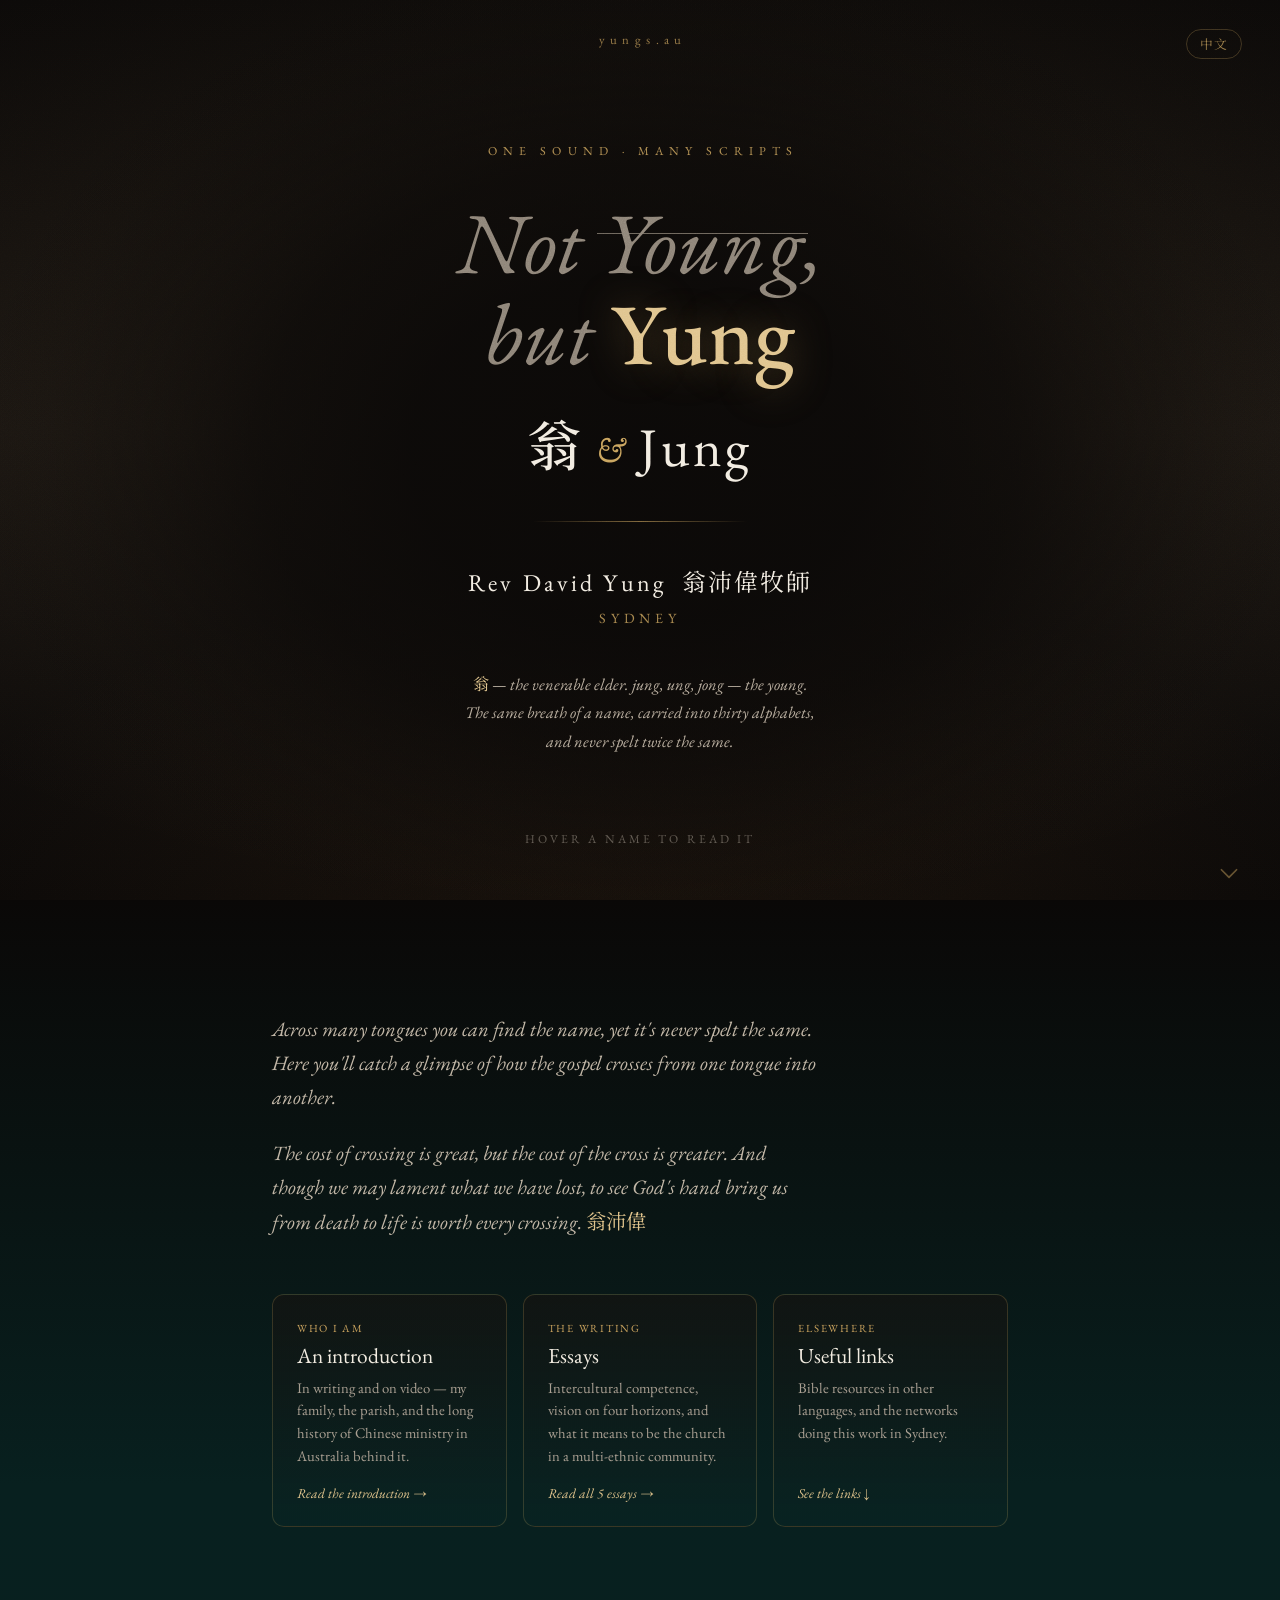
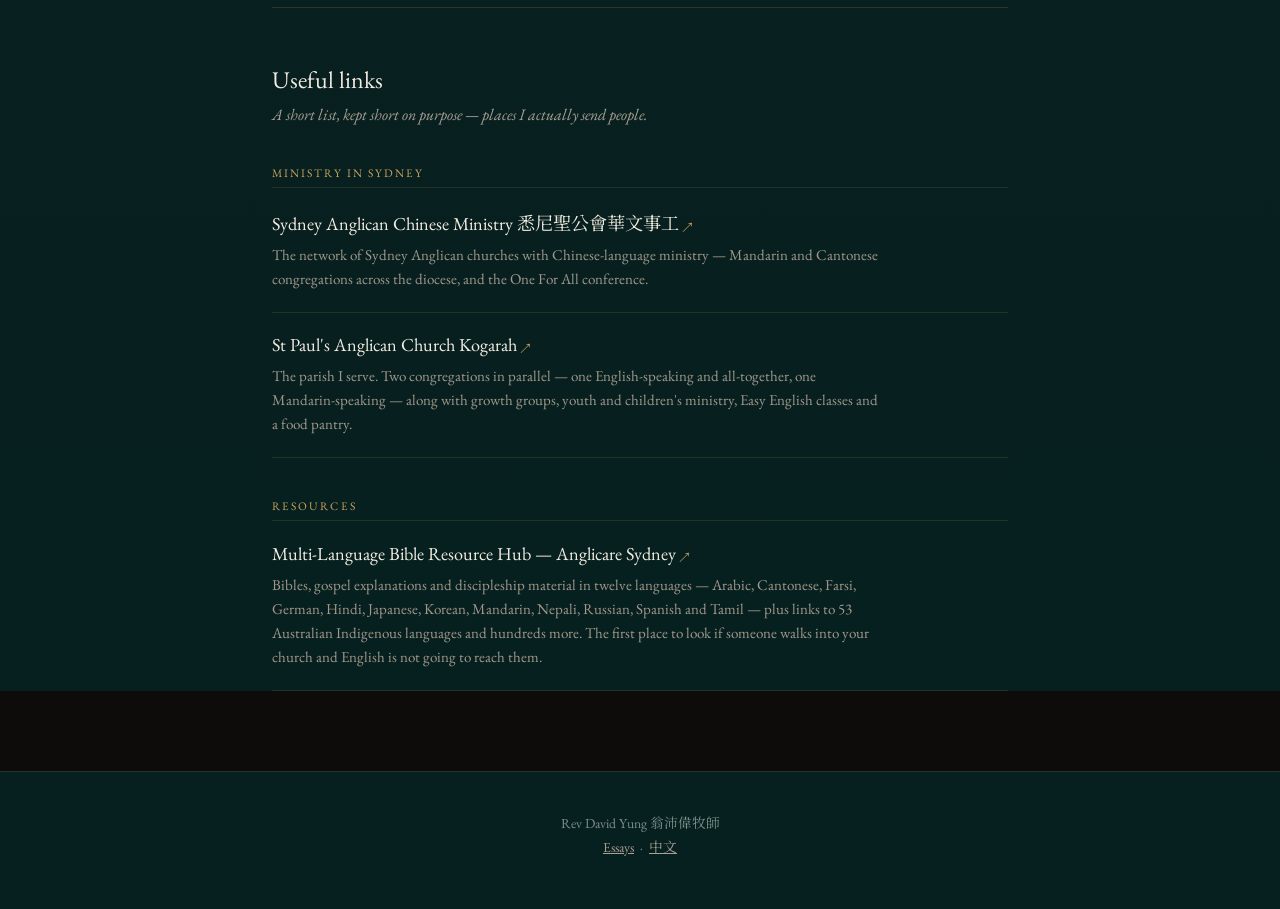
==== commit 935d97d5: "Change to intro sentence" ====
--- a/index.html
+++ b/index.html
@@ -296,9 +296,10 @@
 
   .below-lead{
     font-size:clamp(1.05rem,2.6vw,1.28rem);
-    line-height:1.6;color:#c3b8a8;font-style:italic;
+    line-height:1.65;color:#c3b8a8;font-style:italic;
     max-width:34rem;margin:0 0 clamp(2.5rem,6vw,3.5rem);
   }
+  .below-lead p + p{margin-top:1.1em}
   .below-lead .han{font-family:'Noto Serif TC','Songti SC',var(--serif);
                    font-style:normal;color:var(--gold-soft)}
 
@@ -410,11 +411,13 @@
 <section id="more">
   <div class="below">
 
-    <p class="below-lead">
-      A name that has never been spelt twice the same is a fair place to begin.
-      Everything here is about the gospel crossing from one tongue into another —
-      and what that costs, and what it is worth. <span class="han">翁沛偉</span>
-    </p>
+    <div class="below-lead">
+      <p>Across many tongues you can find the name, yet it's never spelt the same.
+         Here you'll catch a glimpse of how the gospel crosses from one tongue into another.</p>
+      <p>The cost of crossing is great, but the cost of the cross is greater. And though we
+         may lament what we have lost, to see God's hand bring us from death to life is worth
+         every crossing. <span class="han">翁沛偉</span></p>
+    </div>
 
     <nav class="doors" aria-label="Main">
       <a class="door" href="001-an-introduction.html">
